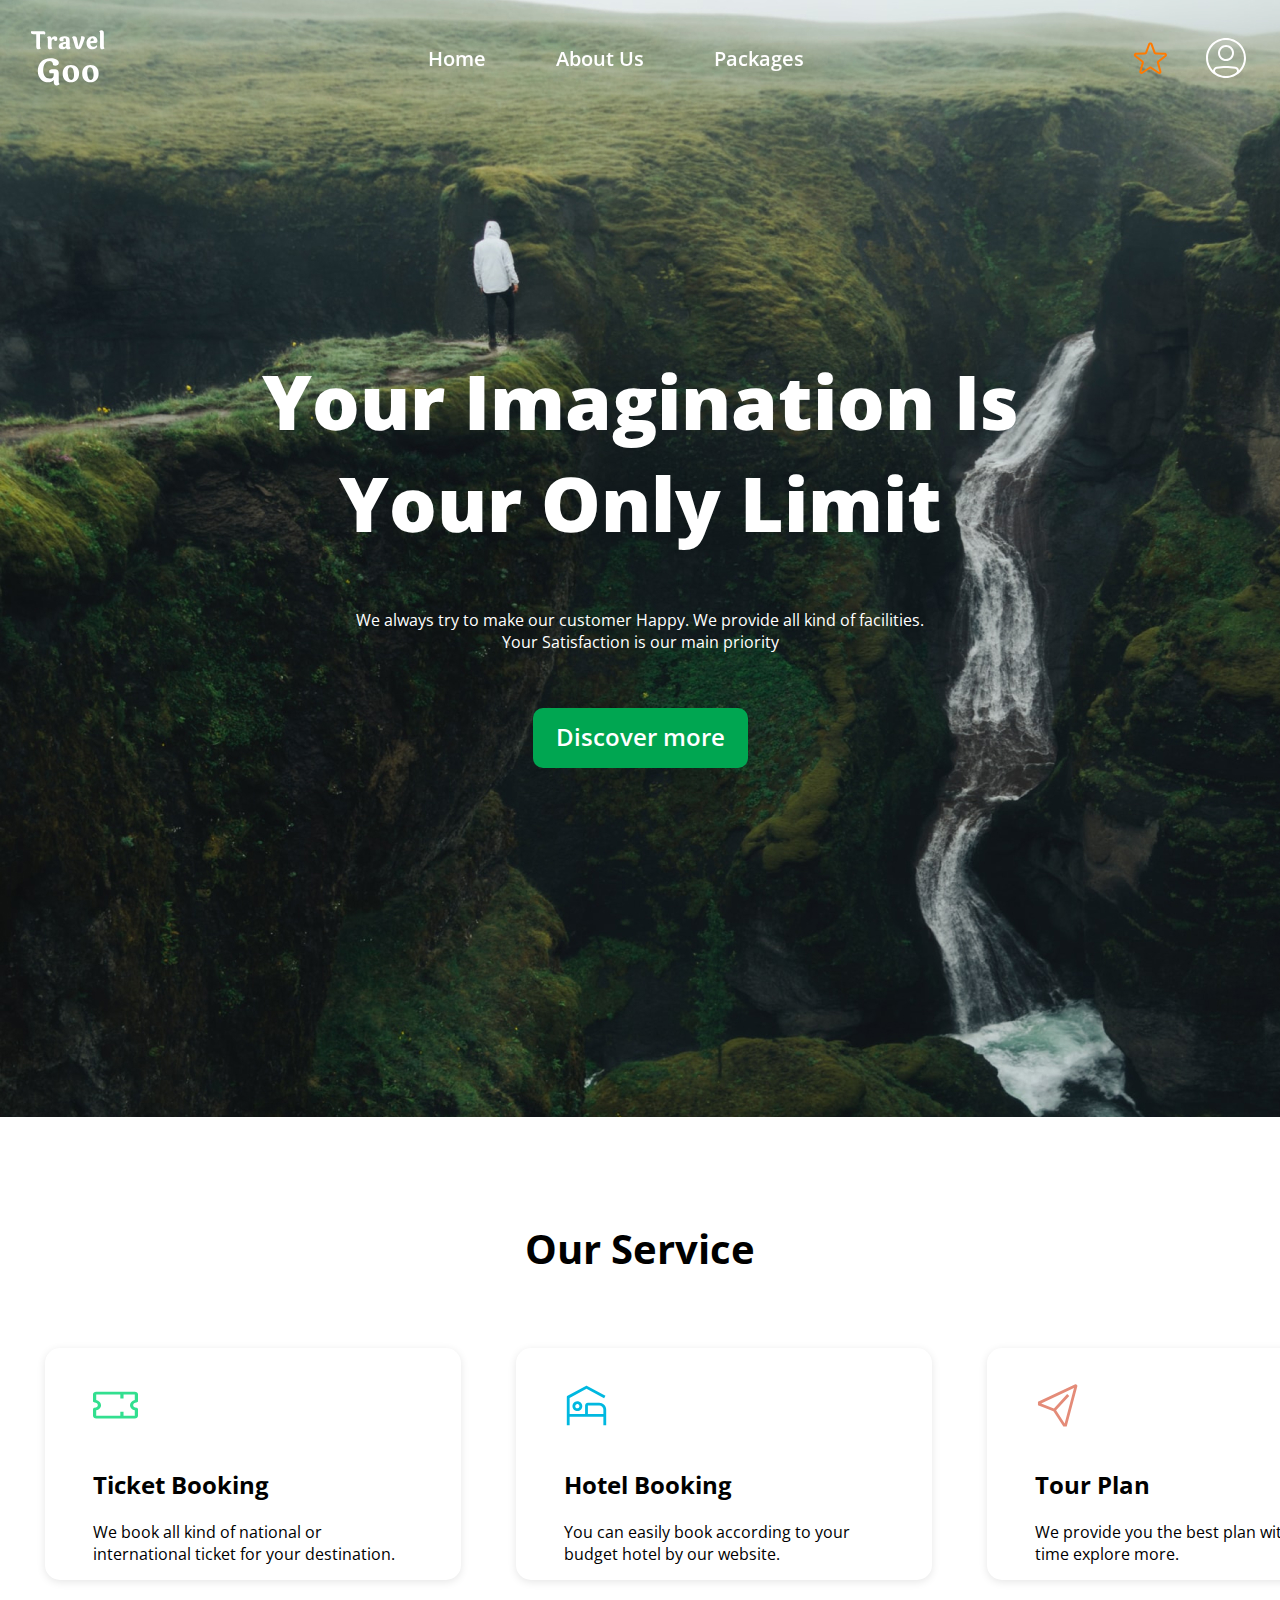
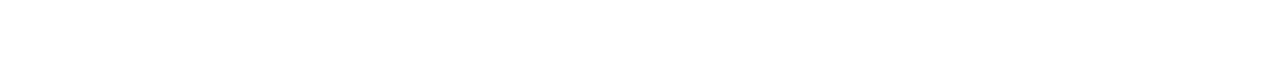
==== index.html @ 4b817ff2 "Maquetado de our service" ====
<!DOCTYPE html>
<html lang="es-MX">
<head>
  <meta charset="UTF-8">
  <meta name="viewport" content="width=device-width, initial-scale=1.0">
  <link rel="stylesheet" href="css/styles.css">
  <title>Travel Goo</title>
</head>
<body>
  <header>
    <div class="logo">
      <img src="img/logo.svg" alt="Logotipo de Travel Go">
    </div>
    <div class="menu">
      <ul>
        <li><a href="#">Home</a></li>
        <li><a href="#">About Us</a></li>
        <li><a href="#">Packages</a></li>
      </ul>
    </div>
    <div class="actions">
      <a href="#">
        <img src="img/favorite-icon.svg" alt="">
      </a>
      <a href="#">
        <img src="img/login-icon.svg" alt="">
      </a>
    </div>
  </header>
  <div class="hero">
    <div class="hero_description">
      <h1>Your Imagination Is
        Your Only Limit</h1>
      <p>We always try to make our customer Happy. We provide all kind of facilities.
        Your Satisfaction is our main priority</p>
      <a href="#" class="btn_green">Discover more</a>
    </div>
  </div>
  <div class="services-section">
    <h1>Our Service</h1>
    <div class="services-container">
        <div class="service-card">
            <div class="service-icon">
                <img src="img/ticket-icon.svg" alt="Ticket Booking">
            </div>
            <h2>Ticket Booking</h2>
            <p>We book all kind of national or international ticket for your destination.</p>
        </div>

        <div class="service-card">
            <div class="service-icon">
                <img src="img/hotel-icon.svg" alt="Hotel Booking">
            </div>
            <h2>Hotel Booking</h2>
            <p>You can easily book according to your budget hotel by our website.</p>
        </div>

        <div class="service-card">
            <div class="service-icon">
                <img src="img/tour-icon.svg" alt="Tour Plan">
            </div>
            <h2>Tour Plan</h2>
            <p>We provide you the best plan within a short time explore more.</p>
        </div>
    </div>
  </div>
</body>
</html>
---- css/styles.css ----
@import url('https://fonts.googleapis.com/css2?family=Open+Sans:ital,wght@0,300..800;1,300..800&display=swap');
* {
    margin: 0;
    padding: 0;
    box-sizing: border-box;
    font-family: "Open Sans", sans-serif;
  }
  body{
    background-color: white;
  }
  header {
    width: 100%;
    position: fixed;
    display: flex;
    justify-content: space-between;
    padding: 30px;
  }
  .menu {
    width: 382px;
  }
  .menu ul {
    list-style: none;
    display: flex;
    gap: 70px;
  }
  .menu a {
    color: #fff;
    font-weight: 600;
    text-decoration: none;
    font-size: 20px;
    transition: all 0.5s ease;
    display: block;
    padding: 15px 0;
  }
  .menu a:hover {
    color: #f0f0f0;
    transform: scale(1.1);
  }
  .actions {
    display: flex;
    align-items: center;
    gap: 34px;
  }
  .actions a {
    text-decoration: none;
    color: #fff;
  }
  .hero {
    width: 100%;
    height: 1117px;
    background-image: url('../img/background-hero.jpg');
    display: flex;
    align-items: center;
    justify-content: center;
  }
  .hero_description h1 {
    color: #fff;
    font-size: 75px;
    font-weight: 900;
    text-align: center;
    width: 800px;
  }
  .hero_description p {
    color: #fff;
    font-size: 16px;
    text-align: center;
    margin: 55px auto;
    width: 600px;
  }
  .hero_description .btn_green {
    width: 215px;
    height: 60px;
    background: #00A651;
    border-radius: 10px;
    text-align: center;
    color: #fff;
    display: block;
    margin: auto;
    font-size: 24px;
    font-weight: 600;
    text-decoration: none;
    padding: 12px 0;
    transition: all 0.5s ease;
  }
  .hero_description .btn_green:hover {
    background: #fff;
    color: #00A651;
  }
  .services-section {
    text-align: center;
    margin-top: 32px;
    margin-right: 45px;
    margin-bottom: 88px;
    margin-left: 45px;
}
.services-section h1 {
    color: black;
    padding: 72px;
    font-size: 40px;
    text-align: center;
    margin: auto auto;
    width: 600px;
}

.services-container {
    display: flex;
    justify-content: space-between;
    gap: 55px;
}

.service-card {
    background-color: white;
    border-radius: 15px;
    box-shadow: 0 2px 8px rgba(0, 0, 0, 0.1);
    width: 416px;
    height: 232px;
    padding: 35px 51px 20px 48px;
    text-align: start;
    transition: transform 0.3s ease;
}

.service-card:hover {
    transform: translateY(-5px);
}

.service-icon img {
    width: 45px;
    height: 45px;
    margin-bottom: 35px;
}

.service-card h2 {
    margin-bottom: 20px;
    font-size: 24px;
    color: #000000;
}

.service-card p {
    color: #000000;
    font-size: 16px;
    width: 330px;
}
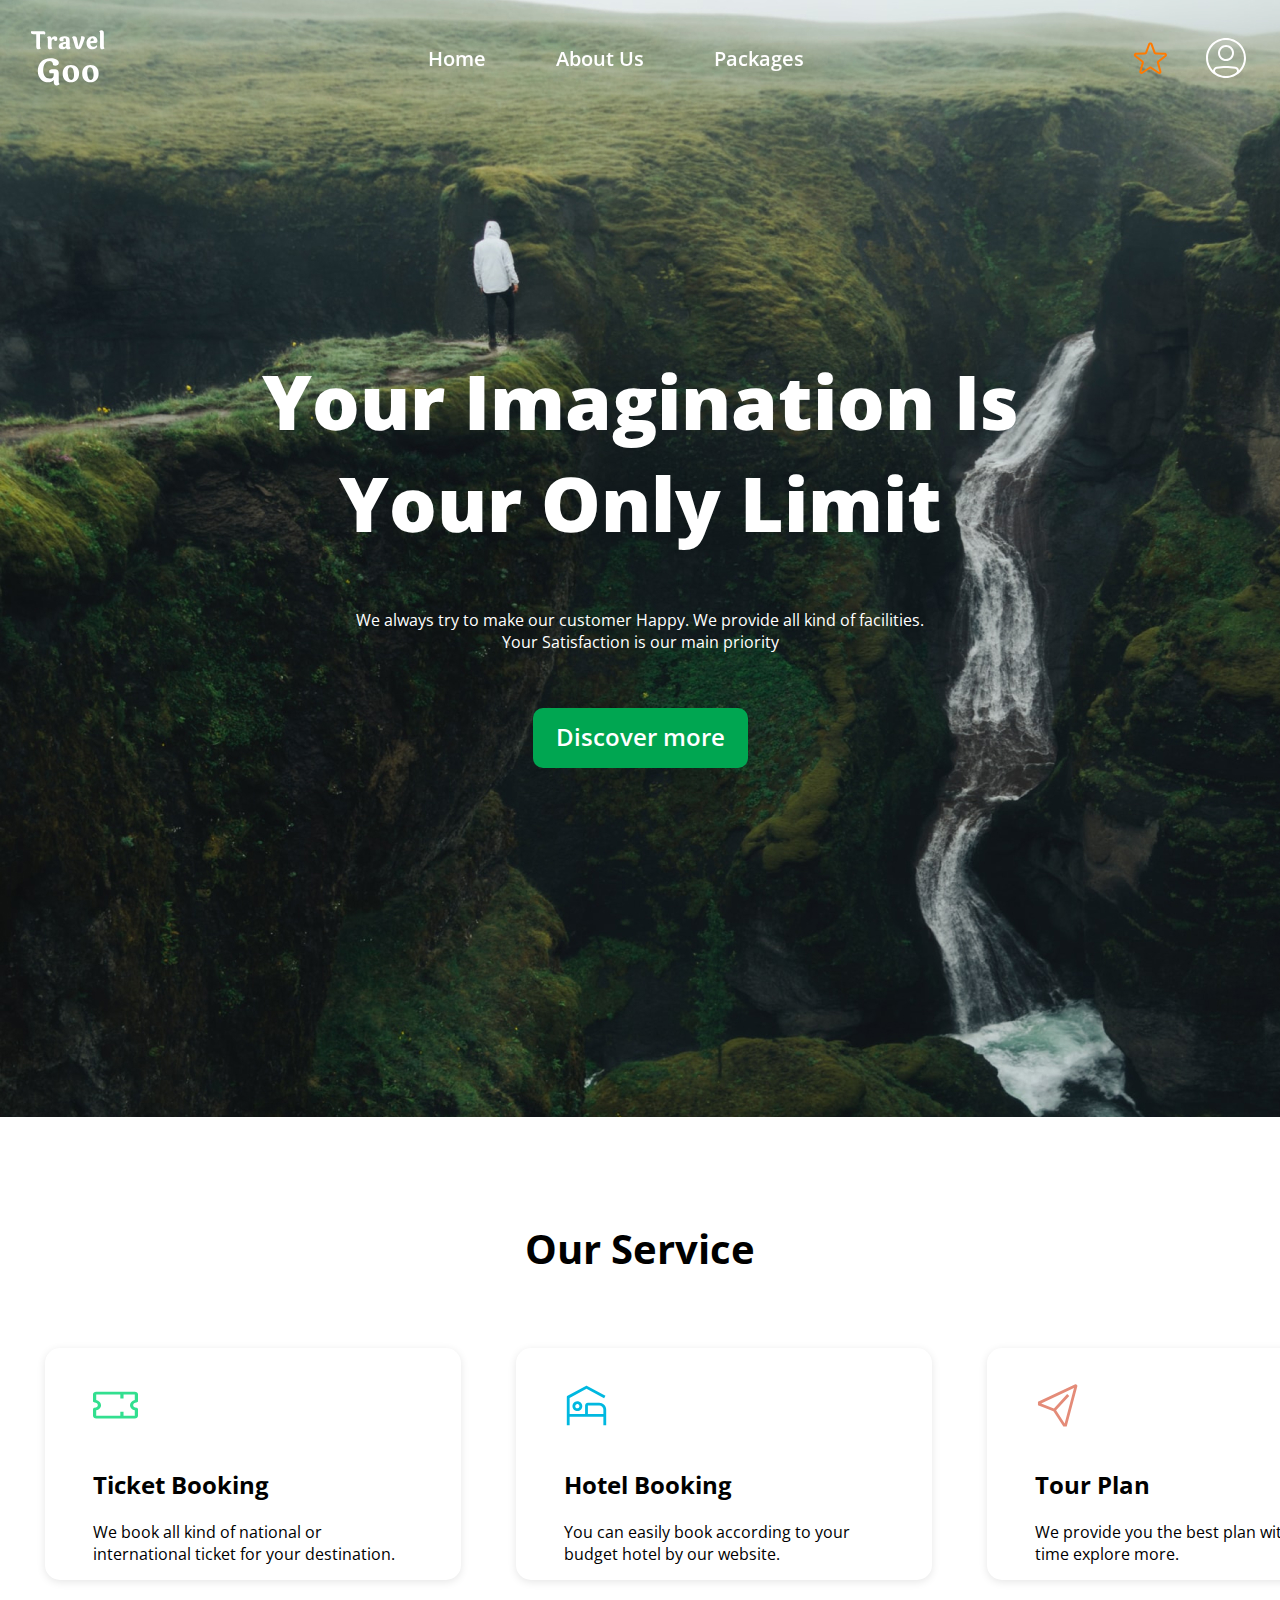
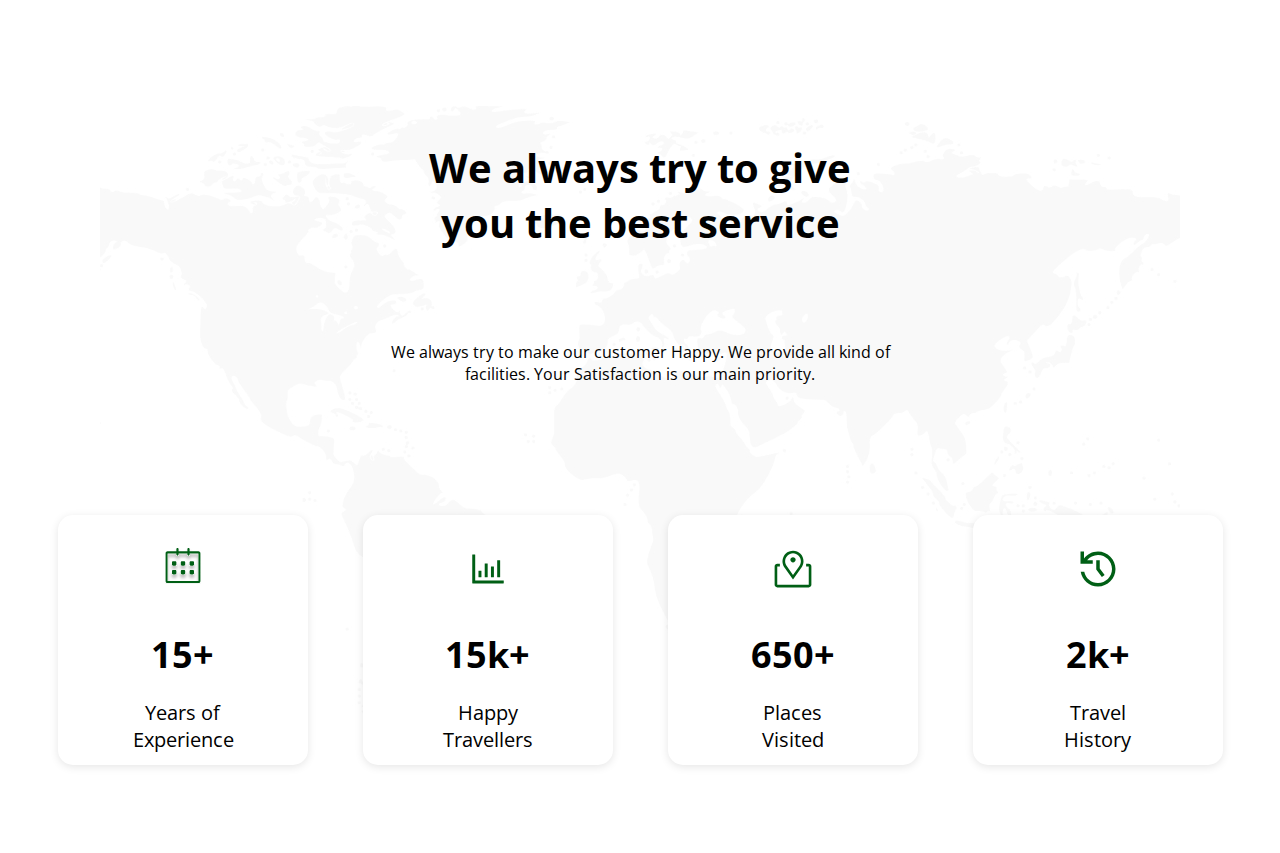
==== commit f8c02418: "maquetado de best service" ====
--- a/index.html
+++ b/index.html
@@ -46,7 +46,6 @@
             <h2>Ticket Booking</h2>
             <p>We book all kind of national or international ticket for your destination.</p>
         </div>
-
         <div class="service-card">
             <div class="service-icon">
                 <img src="img/hotel-icon.svg" alt="Hotel Booking">
@@ -54,7 +53,6 @@
             <h2>Hotel Booking</h2>
             <p>You can easily book according to your budget hotel by our website.</p>
         </div>
-
         <div class="service-card">
             <div class="service-icon">
                 <img src="img/tour-icon.svg" alt="Tour Plan">
@@ -64,5 +62,39 @@
         </div>
     </div>
   </div>
+  <div class="best-services">
+    <h1>We always try to give you the best service</h1>
+    <p>We always try to make our customer Happy. We provide all kind of facilities. Your Satisfaction is our main priority.</p>
+    <div class="best-container">
+        <div class="best-card">
+            <div class="best-icon">
+                <img src="img/agenda-icon.svg" alt="agenda-icon">
+            </div>
+            <h2>15+</h2>
+            <p>Years of Experience</p>
+        </div>
+        <div class="best-card">
+            <div class="best-icon">
+                <img src="img/statistics-icon.svg" alt="statistics-icon">
+            </div>
+            <h2>15k+</h2>
+            <p>Happy Travellers</p>
+        </div>
+        <div class="best-card">
+            <div class="best-icon">
+                <img src="img/location-icon.svg" alt="location-icon">
+            </div>
+            <h2>650+</h2>
+            <p>Places Visited</p>
+        </div>
+        <div class="best-card">
+            <div class="best-icon">
+                <img src="img/clock-icon.svg" alt="clock-icon">
+            </div>
+            <h2>2k+</h2>
+            <p>Travel History</p>
+        </div>
+    </div>
+</div>
 </body>
 </html>--- a/css/styles.css
+++ b/css/styles.css
@@ -139,4 +139,74 @@
     color: #000000;
     font-size: 16px;
     width: 330px;
+}
+
+.best-services {
+  text-align: center;
+  margin: 81px 100px 88px 100px;
+  background-image: url('../img/world-map.jpg');
+  background-size: 1184px 622px;
+  background-position: center;
+  background-repeat: no-repeat;
+  display: flex;
+  flex-direction: column;
+  align-items: center;
+  justify-content: center;
+}
+
+.best-services h1 {
+  color: black;
+  padding: 72px;
+  font-size: 40px;
+  text-align: center;
+  margin: auto auto;
+  width: 600px;
+}
+
+.best-services p {
+  text-align: center;
+  margin-top: 19px;
+  margin-right: auto;
+  margin-bottom: 130px;
+  margin-left: auto;
+  width: 500px;
+}
+
+.best-container {
+  display: flex;
+  justify-content: space-between;
+  gap: 55px;
+}
+
+.best-card {
+  background-color: white;
+  border-radius: 15px;
+  box-shadow: 0 2px 8px rgba(0, 0, 0, 0.1);
+  width: 250px;
+  height: 250px;
+  padding: 33px 70px 20px 70px;
+  text-align: center;
+  transition: transform 0.3s ease;
+}
+
+.best-card:hover {
+  transform: translateY(-5px);
+}
+
+.best-icon img {
+  width: 42px;
+  height: 42px;
+  margin-bottom: 35px;
+}
+
+.best-card h2 {
+  margin-bottom: 20px;
+  font-size: 36px;
+  color: #000000;
+}
+
+.best-card p {
+  color: #000000;
+  font-size: 20px;
+  width: 100px;
 }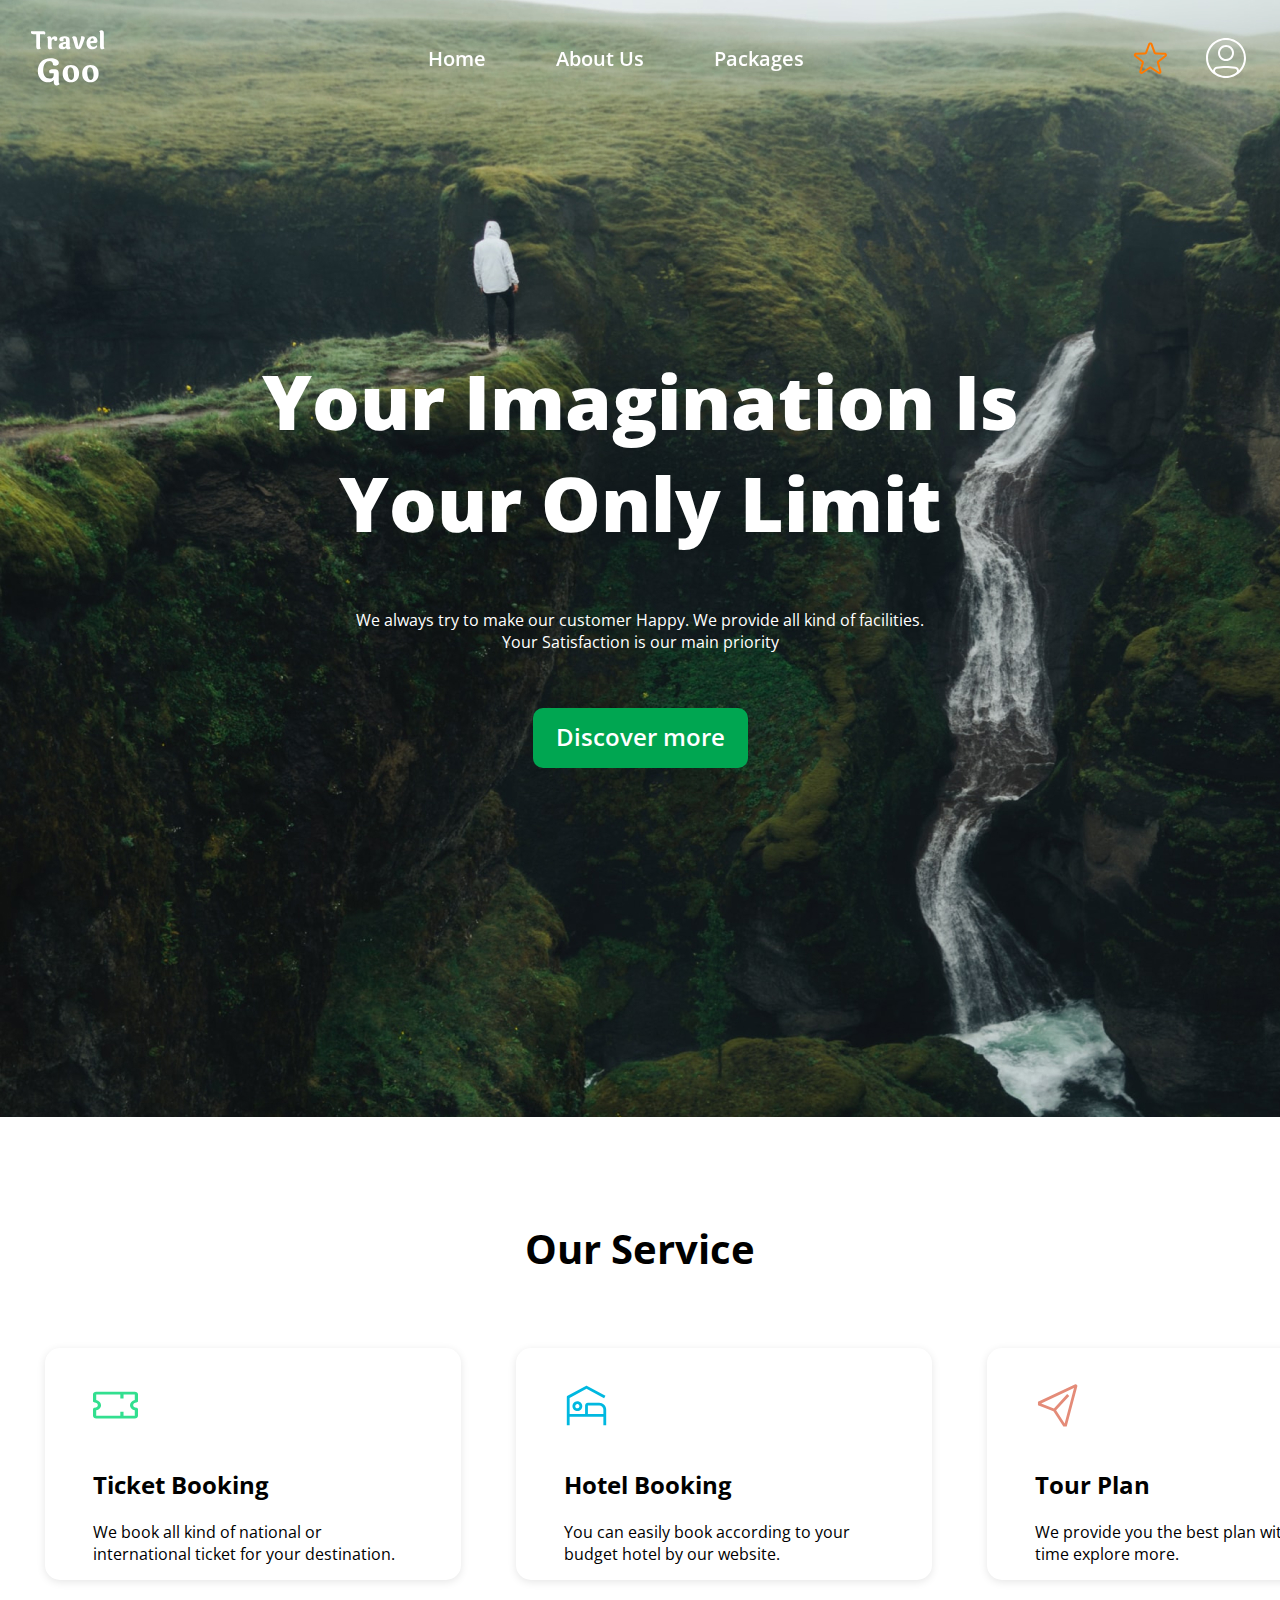
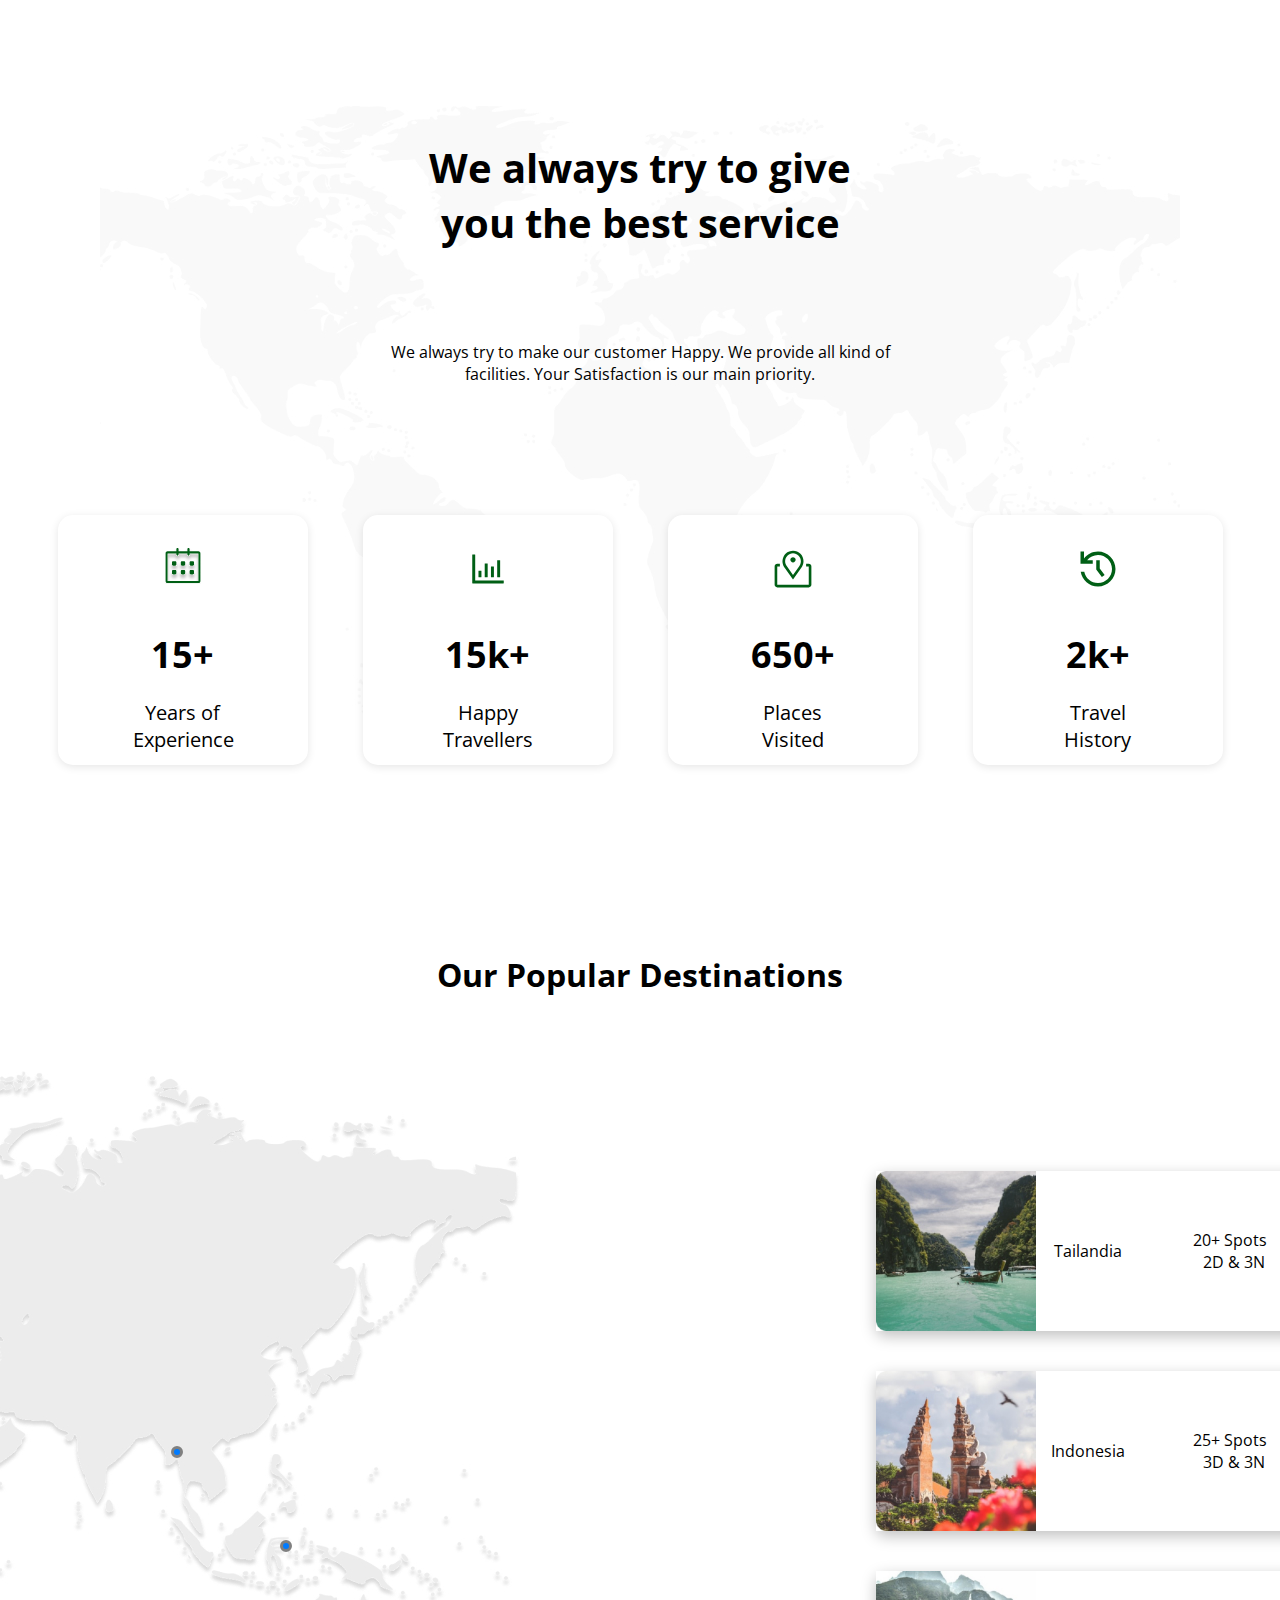
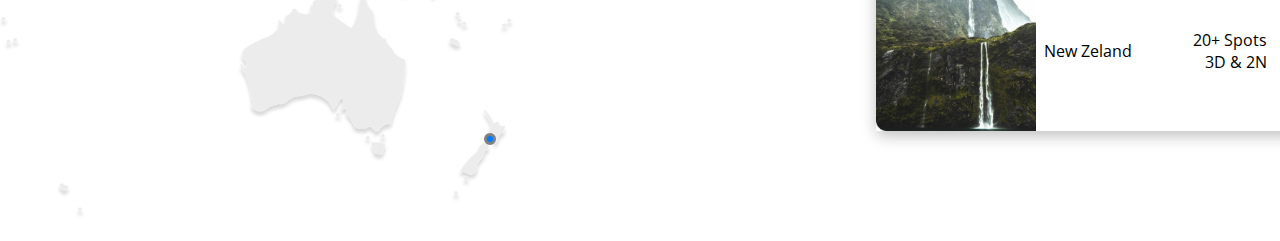
==== commit 58f0dc4f: "maquetado de popular destinations" ====
--- a/index.html
+++ b/index.html
@@ -96,5 +96,44 @@
         </div>
     </div>
 </div>
+<div class="contenido">
+    <section class="popular-destinations"></section>
+    <h1>Our Popular Destinations</h1>
+  </div>
+    <div class="mapa-fondo">
+        <img src="img/mapa-fondo.jpg" alt="mapa-fondo">
+        <div class="circulo" style="top: 780%; left: 52%;"></div>
+        <div class="circulo" style="top: 967%; left: 67%;"></div>
+        <div class="circulo" style="top: 1353%; left: 95%;"></div>
+    </div>
+  <div class="destinations">
+    <div class="destination">
+      <div class="lugar">
+        <img src="img/tailandia.jpg" alt="tailandia">
+       <p>Tailandia</p>
+        <pre>20+ Spots <br> 2D & 3N</pre>
+        <pre><h2><span class="icono"></span> > </h2></pre>
+    </div>
+    </div>
+    <div class="clearfix"></div>
+    <div class="destination">
+      <div class="lugar">
+        <img src="img/indonesia.jpg" alt="indonesia">
+        <p>Indonesia</p>
+        <pre>25+ Spots <br> 3D & 3N</pre>
+        <pre><h2><span class="icono"></span> > </h2></pre>
+    </div>
+    </div>
+    <div class="clearfix"></div>
+    <div class="destination">
+      <div class="lugar">
+        <img src="img/zeland.jpg" alt="zeland">
+        <p>New Zeland</p>
+        <pre>20+ Spots <br>  3D & 2N</pre>
+        <pre><h2><span class="icono"></span> > </h2></pre>
+    </div>
+    </div>
+  </div>
+</div>
 </body>
 </html>--- a/css/styles.css
+++ b/css/styles.css
@@ -209,4 +209,106 @@
   color: #000000;
   font-size: 20px;
   width: 100px;
+}
+
+.popular-destinations {
+  max-width: 1200px;
+  width: 100%;
+  padding: 20px;
+}
+
+ .contenido h1 {
+  display: flex;
+  justify-content: center;  
+  align-items: center;
+  padding: 10px;
+  margin: 50px;
+}
+.mapa-fondo {
+  background-image: url(img/.mapa-fondo.jpg);
+  background-size: cover;
+  background-position: center;
+  height: 50px;
+  color: white;
+  position: absolute;
+  right: 760px;
+}
+
+.lugar:hover {
+  background-color: transparent;
+  transform: scale(1.1); 
+}
+
+.lugar {
+  display: flex;
+  align-items: center;
+  justify-content: space-between;
+  border-radius: 8px;
+  padding: 20px;
+  z-index: 2;
+  box-shadow: 0px 5px 15px rgba(0, 0, 0, 0.25);
+}
+
+.lugar img {
+  z-index: 2;
+  position: relative;
+  width: 160px;
+  padding-top: 42px;
+  margin-right: 43px;
+  margin-bottom: 40px;
+  margin: -62px 28px -20px -20px;
+}
+
+.lugar h2 {
+  text-align: center;
+  justify-content: center; 
+  padding: 50%;
+}
+
+.lugar p {
+  display: flex;
+  flex-wrap: wrap;
+  width: 210px;
+  text-align: center;
+  justify-content: center;
+  padding: 32px;
+  margin: 0 0 0 -75px;
+  text-align: center;
+  z-index: 2;
+}
+
+pre {
+  text-align: center;
+  justify-content: center;
+  display: flex;
+  padding: 6px;
+  z-index: 2;
+}
+
+
+.circulo {
+  position: absolute;
+  width: 12px;
+  height: 12px;
+  background-color: #007bff;
+  border: 3px solid gray;
+  box-shadow: 0 0 0  rgba(0, 0, 0, 0.2);
+  border-radius: 50%;
+  z-index: 2;
+}
+
+.destinations{
+  width: 1300px;
+  margin: auto;
+  padding: 95px;
+  margin-left: 150px;
+}
+.destination{
+  width:45%;
+  float: right;
+  padding: 20px;
+}
+.clearfix{
+  display: block;
+  clear: both;
 }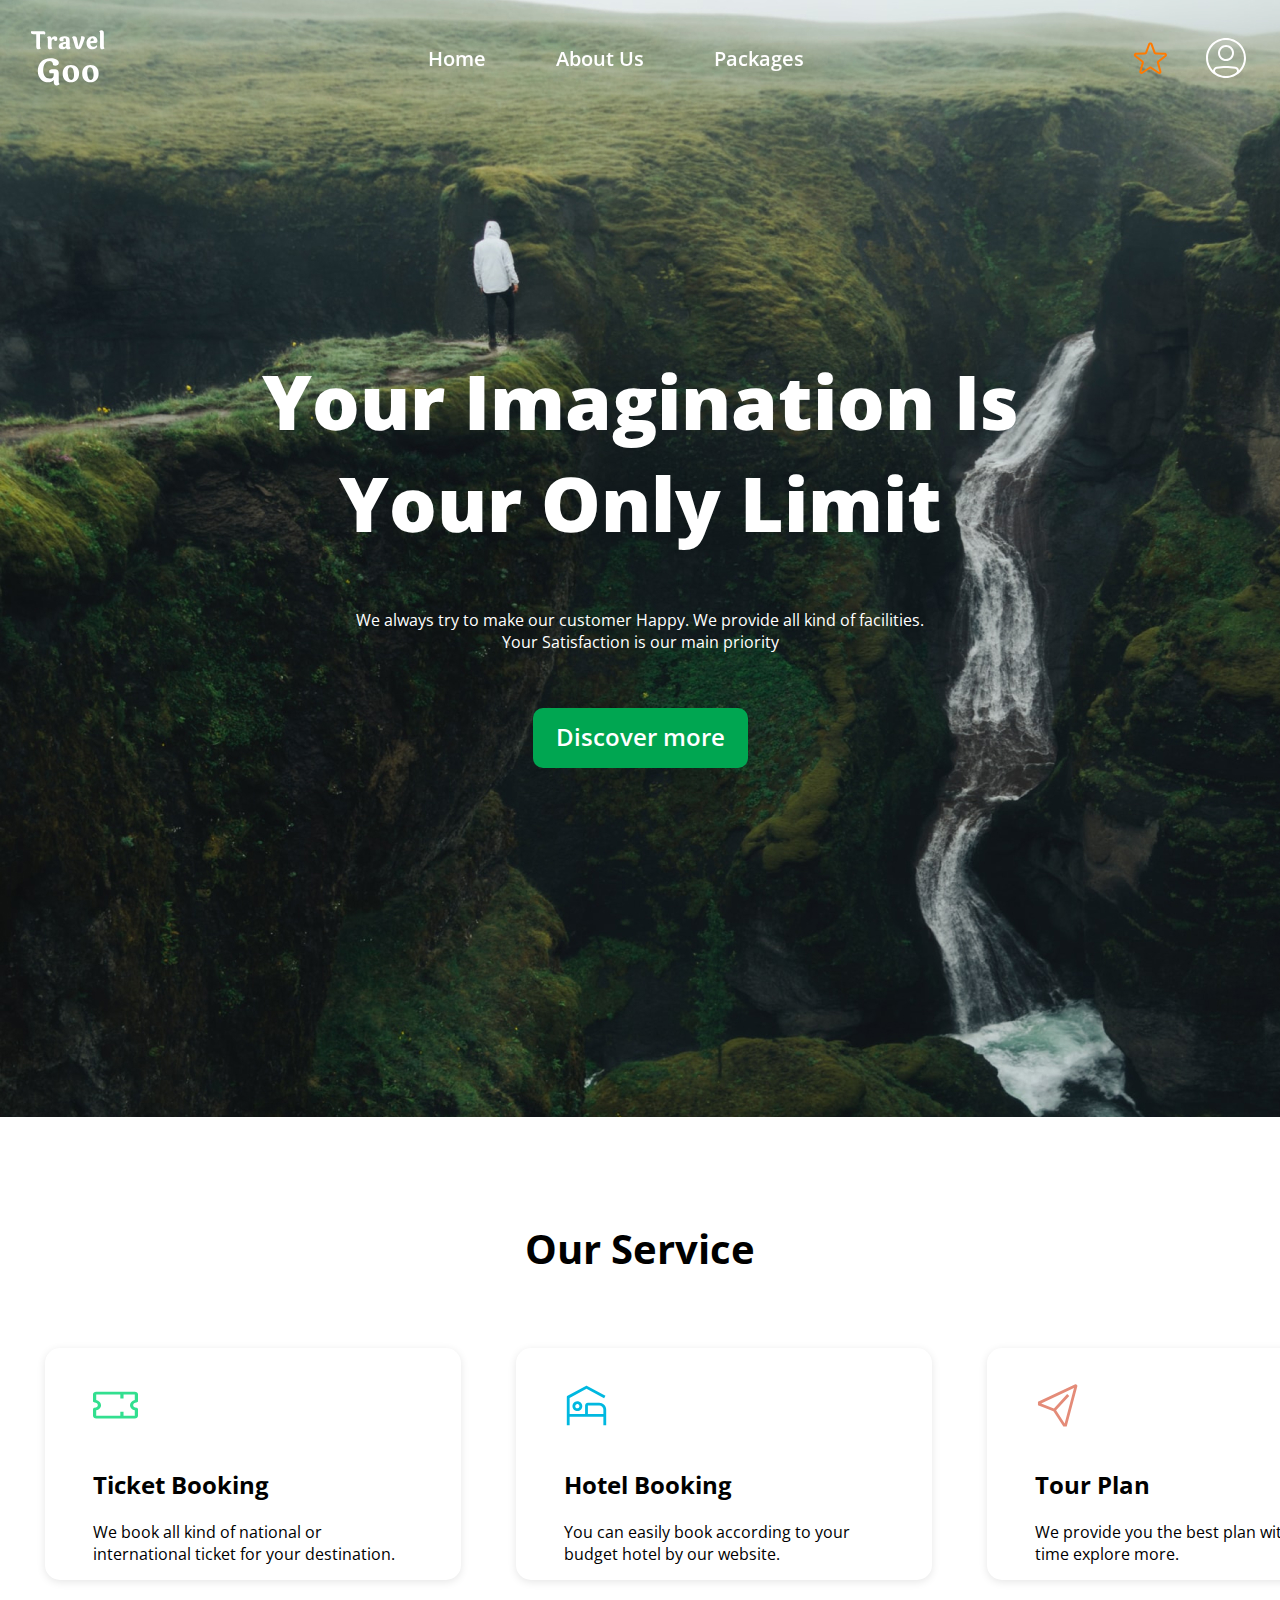
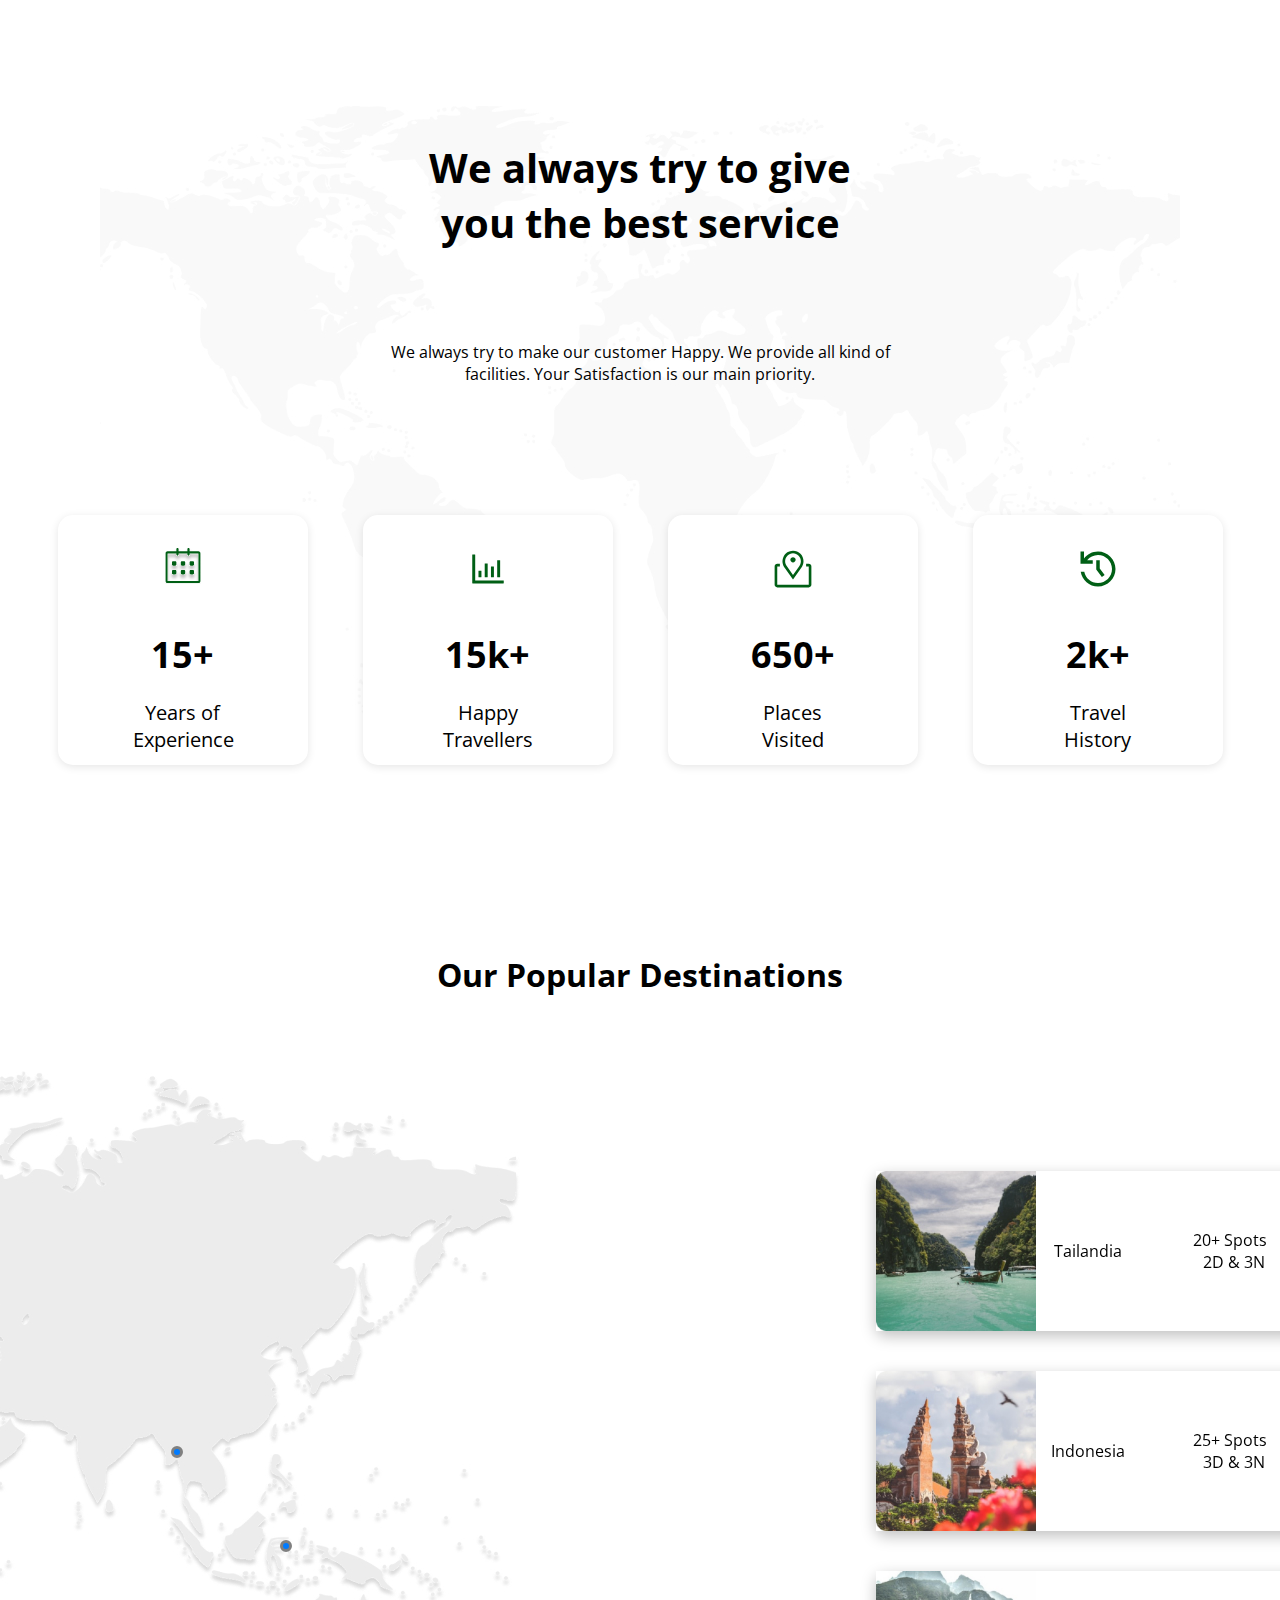
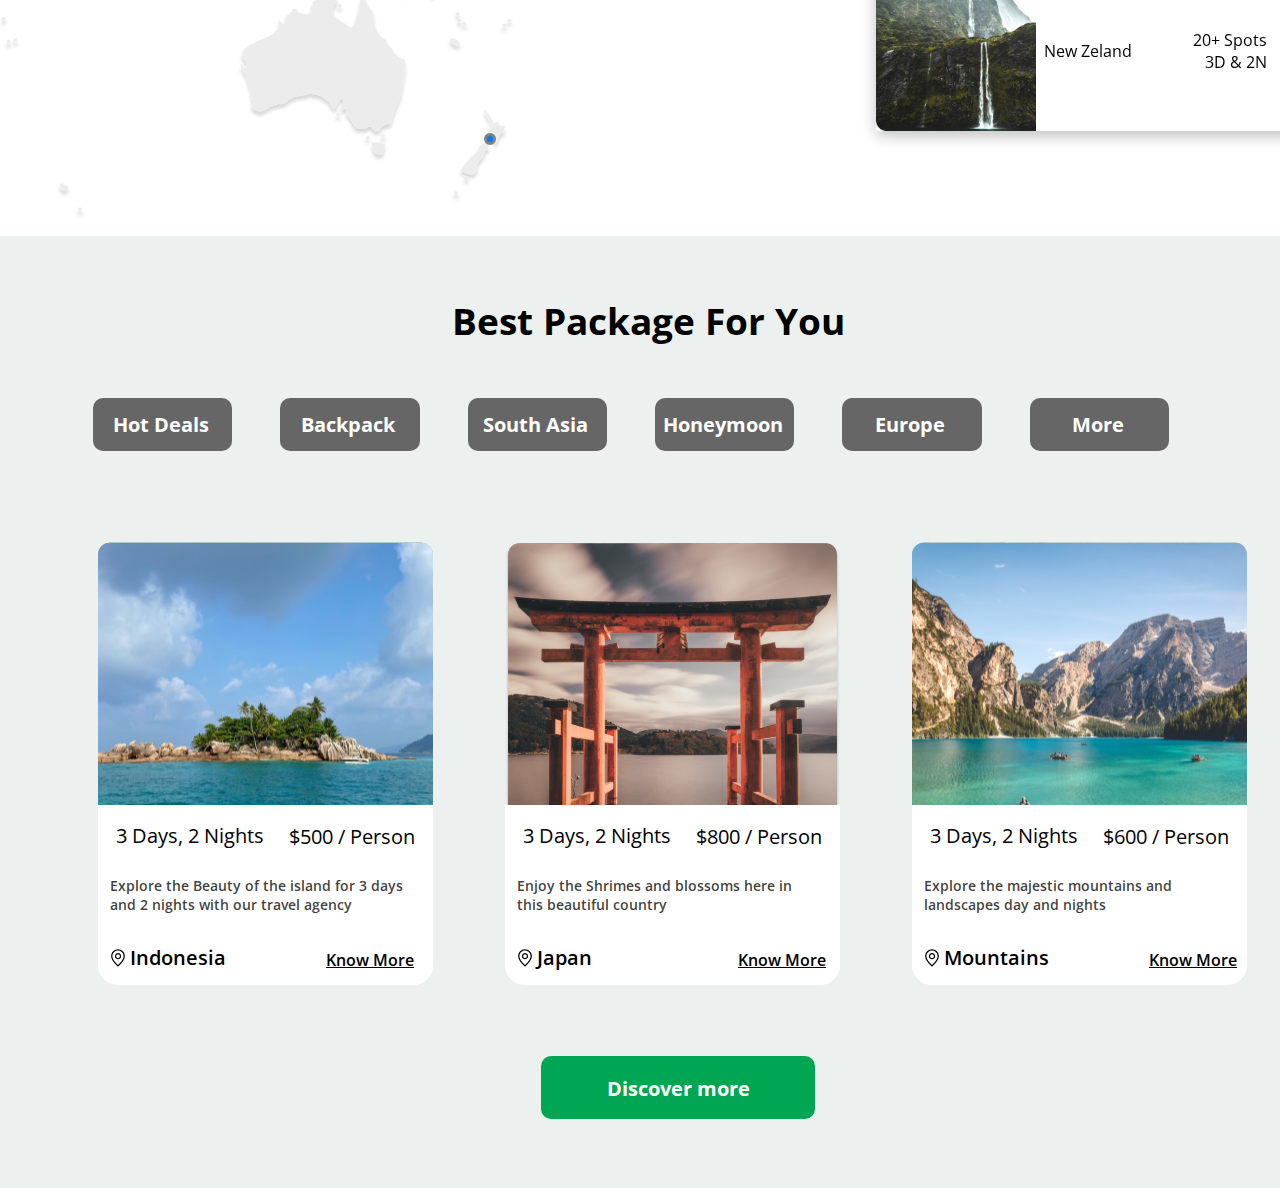
==== commit cc1868ec: "maquetado best packages" ====
--- a/index.html
+++ b/index.html
@@ -135,5 +135,61 @@
     </div>
   </div>
 </div>
+
+<div class="Bptitulo">
+  <h1>Best Package For You</h1>
+<div class="Bpboton1">
+<div class="Bpboton">     
+ <a href="#" class="btn1bp">Hot Deals</a>
+ <a href="#" class="btn1bp">Backpack</a>
+ <a href="#" class="btn1bp">South Asia</a>
+ <a href="#" class="btn1bp">Honeymoon</a>
+ <a href="#" class="btn1bp">Europe</a>
+ <a href="#" class="btn1bp">More</a>    
+</div>
+</div>
+
+<div class="BestPackages">
+  <div class="Packages">
+    <img src="img/indonesia6.svg" alt="Indonesia">
+      <div class="whitebox_bp"> 
+       <h1>3 Days, 2 Nights</h1>     
+        <h2>$500 / Person</h2>
+         <p>Explore the Beauty of the island for 3 days<br>and 2 nights with our travel agency</p>
+   <div class="Attribute_bp"> 
+         <img src="img/location_mark.svg"><h3>Indonesia</h3> <h4>Know More</h4>
+      </div>
+   </div>
+</div>
+  
+<div class="Packages">  
+ <img src="img/japan6.svg" alt="Japan">
+  <div class="whitebox_bp">
+   <h1>3 Days, 2 Nights</h1>  
+    <h2>$800 / Person</h2>
+     <p>Enjoy the Shrimes and blossoms here in<br>this beautiful country</p>
+      <div class="Attribute_bp">   
+       <img src="img/location_mark.svg"><h3>Japan</h3> <h5>Know More</h5>
+     </div>
+  </div>
+</div>
+  
+<div class="Packages">
+<img src="img/mountains6.svg" alt="Mountains">
+ <div class="whitebox_bp">
+  <h1>3 Days, 2 Nights</h1>
+   <h2>$600 / Person</h2> 
+    <p>Explore the majestic mountains and<br>landscapes day and nights</p>
+     <div class="Attribute_bp">   
+      <img src="img/location_mark.svg"><h3>Mountains</h3> <h4>Know More</h4>
+     </div>
+ </div>
+</div> 
+  </div>
+    <div class="Bpboton2">
+      <div class="Bpboton">
+       <a href="#" class="btngreenbp2">Discover more</a>
+      </div>
+  </div>
 </body>
 </html>--- a/css/styles.css
+++ b/css/styles.css
@@ -311,4 +311,163 @@
 .clearfix{
   display: block;
   clear: both;
+}
+
+.Bptitulo{
+  background-color: #ECF1F0;
+  margin: 190px 0 0 0;
+}
+
+.Bptitulo h1 {
+  text-align: center;
+  padding: 59px 0px 0px 17px;
+  font-size: 37px;
+  font-weight: 700;
+}
+
+.Bpboton {
+  display: flex;
+  gap: 80px;
+  padding: 0px 127px 0px 109px;
+}
+
+.Bpboton a {
+  text-decoration: none;
+  color: white;
+
+}
+
+.btn1bp {
+  background-color: #666666;
+  height: 53px;
+  width: 180px;
+  text-align: center;
+  font-size: 20px;
+  font-weight: 700;
+  padding: 13px 3px 17px 0px;
+  margin: 52px -16px 37px;
+  border-radius: 10px;
+}
+
+.btngreenbp2 {
+  background-color: #00A651;
+  height: 63px;
+  width: 274px;
+  text-align: center;
+  font-size: 20px;
+  font-weight: 700;
+  margin: -132px 0 0 432px;
+  padding: 19px;
+  border-radius: 10px;
+}
+
+.BestPackages {
+  display: flex;
+  margin: 132px 102px 0px 98px;
+  gap: 72px;
+}
+
+.whitebox_bp {
+  position: relative;
+  bottom: 203px;
+  background: #fff;
+  border-bottom-left-radius:  20px;
+  border-bottom-right-radius:  20px;
+  height: 180px;
+  width: 0;
+  padding: 0px 335px 0px 0px;
+}
+.whitebox_bp h1 {
+  text-align: center;
+  padding: 64px 0px 0px 17px;
+  font-size: 37px;
+  font-weight: 400;
+  width: 166px;
+}
+
+.Packages img {
+  position: relative;
+  bottom: 80px;
+  width: 335px;
+  height: 383px;
+}
+
+.Packages h1 {
+  font-size: 20px;
+  position: relative;
+  bottom: 47px;
+}
+
+.Packages h2 {
+  font-size: 20px;
+  font-weight: 400;
+  position: relative;
+  left: 270px;
+  bottom: 92px;
+  margin: 19px -79px 15px;
+}
+
+.Packages p {
+  font-size: 14px;
+  position: relative;
+  left: 12px;
+  bottom: 81px;
+  padding: 0px;
+  width: 341px;
+  font-weight: 600;
+  color: #000000c2;
+}
+
+.Attribute_bp {
+  display: flex;
+  margin: -33px 0;
+}
+
+.Attribute_bp img {
+  position: relative;
+  bottom: 15px;
+  width: 20px;
+  height: 20px;
+  top: -14px;
+  left: 10px;
+}
+
+.Attribute_bp h3 {
+  position: relative;
+  left: 12px;
+  bottom: 18px;
+  font-size: 20px;
+  font-weight: 600;
+}
+.Attribute_bp h4 {
+  position: relative;
+  left: 240px;
+  bottom: 10px;
+  font-size: 16px;
+  font-weight: 600;
+  text-decoration: underline;
+  top: -32px;
+  margin: 19px -128px 15px;
+}
+.Attribute_bp h5 {
+  position: relative;
+  left: 240px;
+  bottom: 15px;
+  font-size: 16px;
+  font-weight: 600;
+  text-decoration: underline;
+  top: -32px;
+  margin: 19px -82px 15px;
+}
+
+.Bpboton1 a:hover {
+  background: #00A651;
+  color: #fff;
+  transition: all 0.5s ease;
+}
+
+.Bpboton2 a:hover {
+  background: #fff;
+  color: #00A651;
+  transition: all 0.5s ease;
 }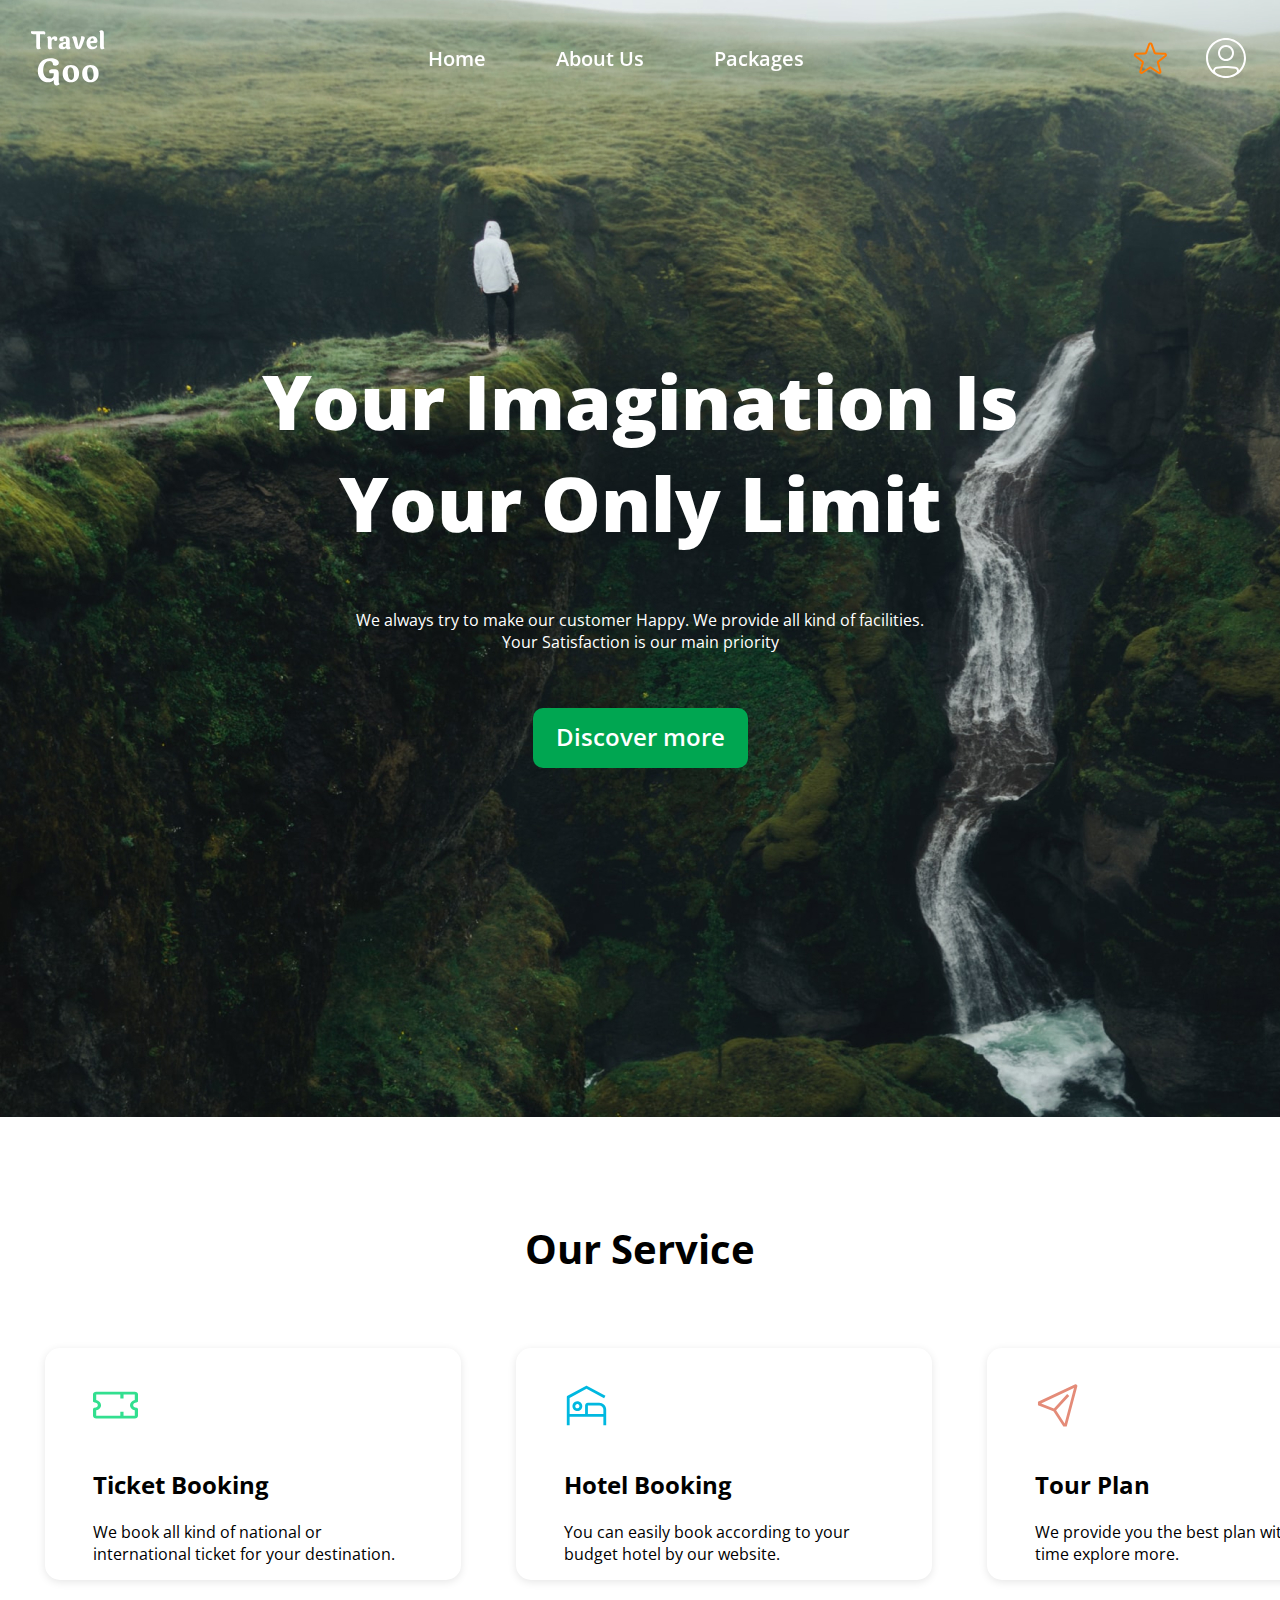
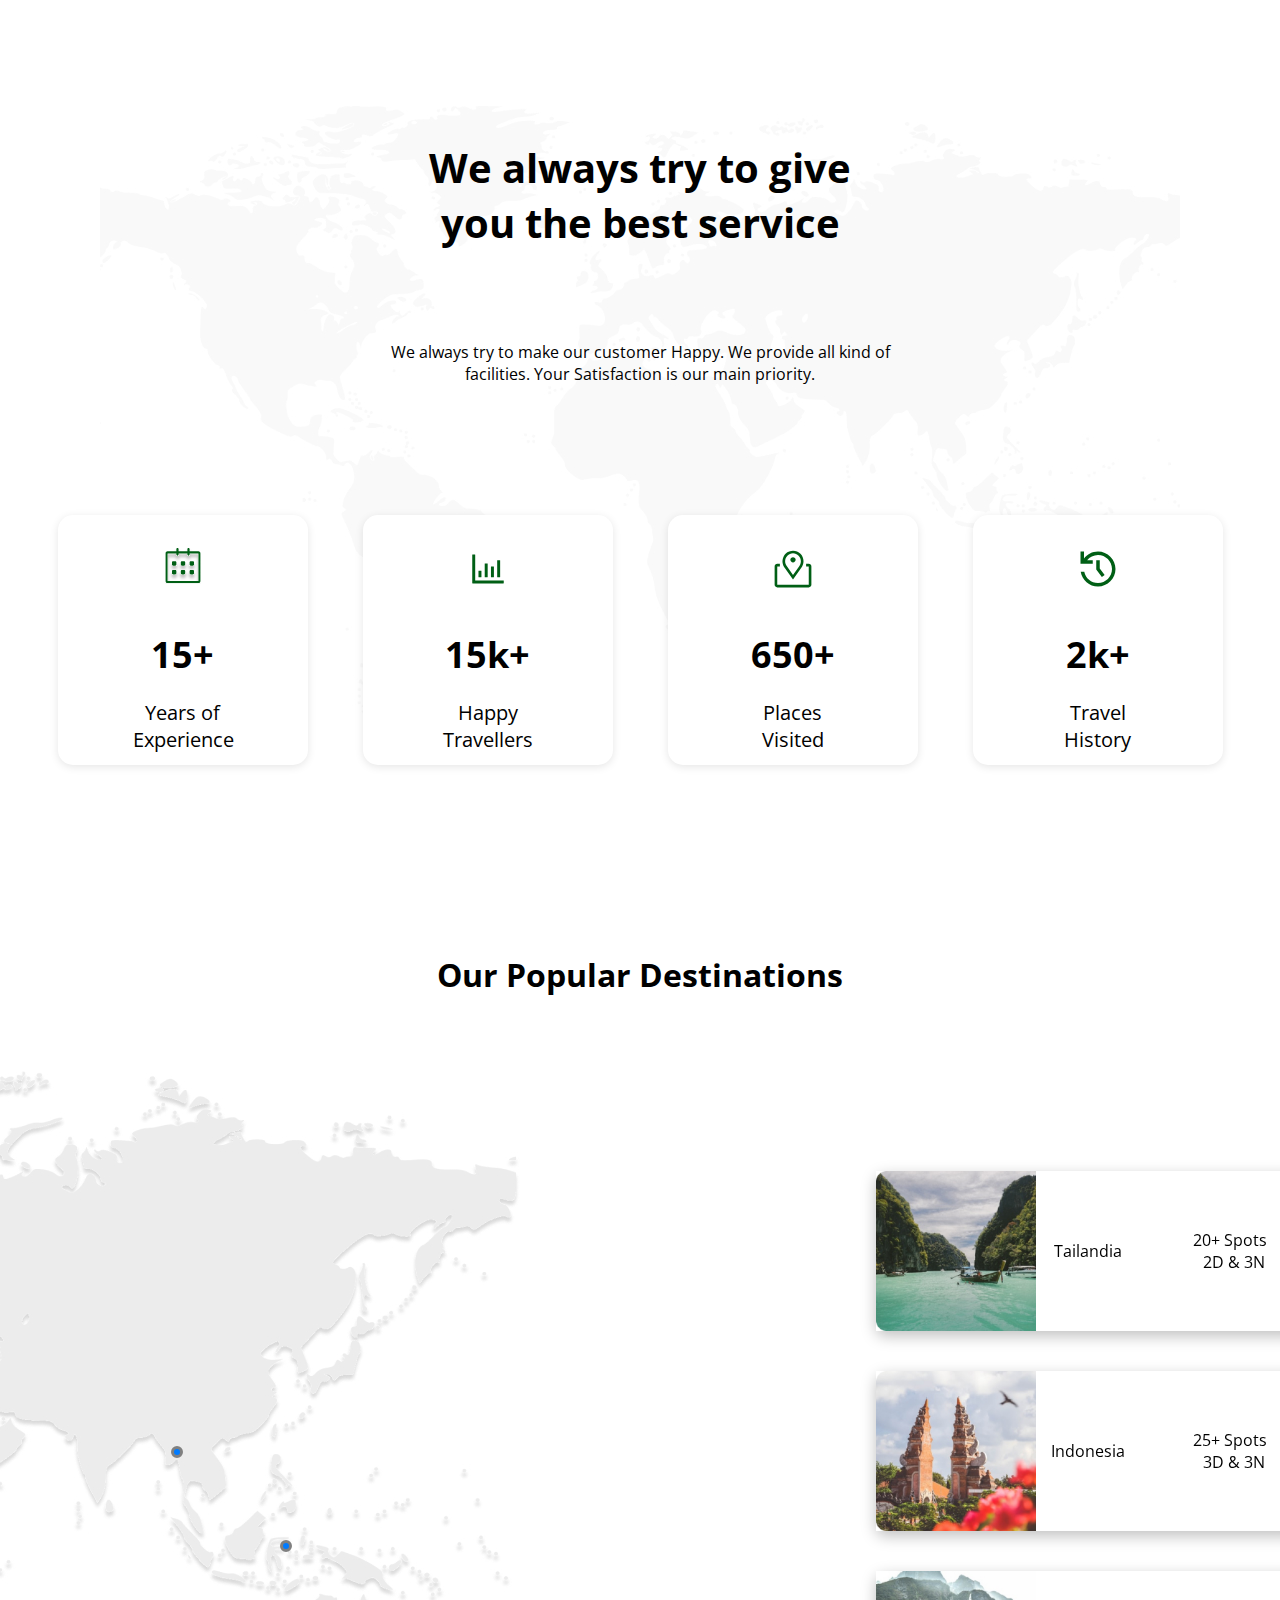
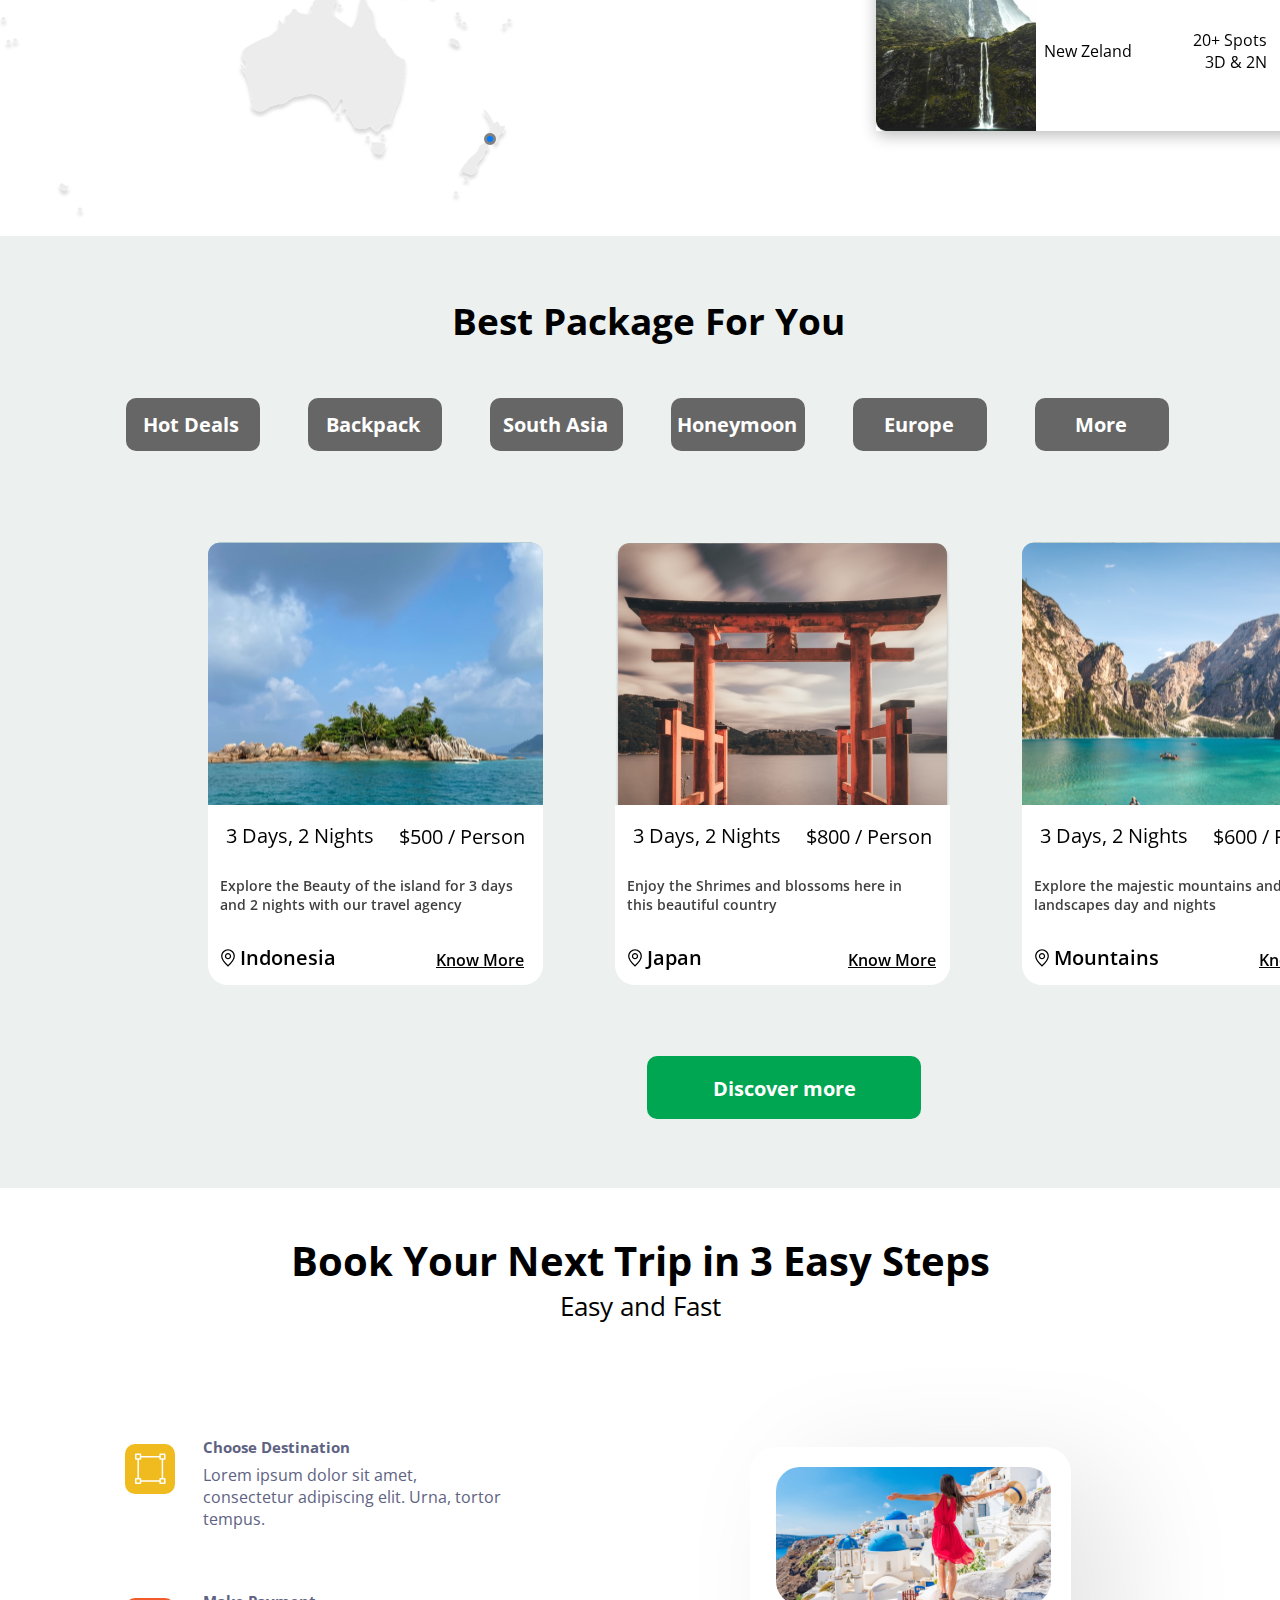
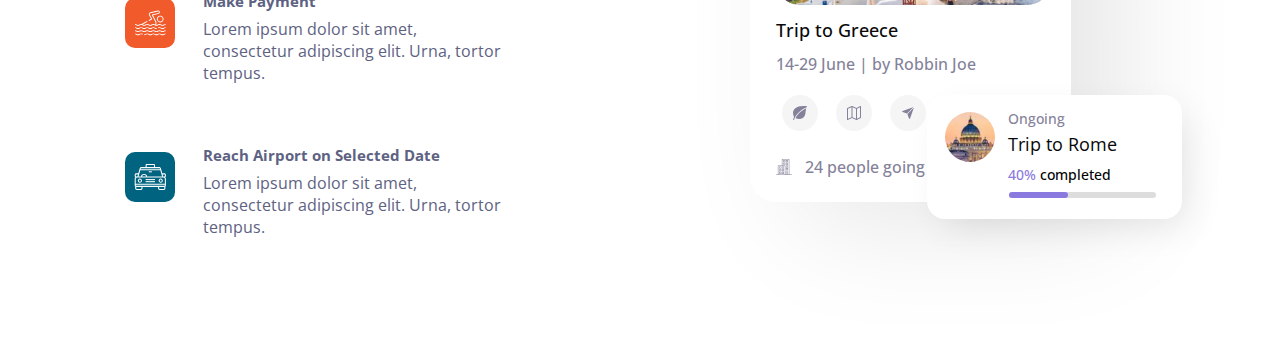
==== commit 6ef1ca7a: "maquetado book" ====
--- a/index.html
+++ b/index.html
@@ -173,7 +173,6 @@
      </div>
   </div>
 </div>
-  
 <div class="Packages">
 <img src="img/mountains6.svg" alt="Mountains">
  <div class="whitebox_bp">
@@ -191,5 +190,61 @@
        <a href="#" class="btngreenbp2">Discover more</a>
       </div>
   </div>
+</div>
+    <div class="containerrr">
+    <h1>Book Your Next Trip in 3 Easy Steps</h1>
+    <h2>Easy and Fast</h2>
+
+    <div class="steps-container">
+        <div class="step">
+            <div class="icon71 choose-destination">
+                <img src="img/selection_6.svg" alt="Choose Destination Icon">
+            </div>
+            <h2>Choose Destination</h2>
+            <p>Lorem ipsum dolor sit amet, consectetur adipiscing elit. Urna, tortor tempus.</p>
+        </div>
+        <div class="step">
+            <div class="icon71 make-payment">
+                <img src="img/water.sport_6.svg" alt="Make Payment Icon">
+            </div>
+            <h2>Make Payment</h2>
+            <p>Lorem ipsum dolor sit amet, consectetur adipiscing elit. Urna, tortor tempus.</p>
+        </div>
+        <div class="step">
+            <div class="icon71 reach-airport">
+                <img src="img/taxi_6.svg" alt="Reach Airport Icon">
+            </div>
+            <h2>Reach Airport on Selected Date</h2>
+            <p>Lorem ipsum dolor sit amet, consectetur adipiscing elit. Urna, tortor tempus.</p>
+        </div>
+    </div>
+
+    <div class="trip-card">
+        <img src="img/mirador1.svg" alt="Trip to Greece" class="trip-image">
+        <div class="trip-info">
+            <h3>Trip to Greece</h3>
+            <p class="date">14-29 June | by Robbin Joe</p>
+        <div class="icons_6">
+             <div class="icons_circle6"><img src="img/hojita1.svg" alt="hojita"></div>
+             <div class="icons_circle6"><img src="img/map6.svg" alt="map"></div>
+             <div class="icons_circle6"><img src="img/send6.svg" alt="send"></div>
+        </div>
+            <div class="trip-stats">
+                <div class="coracao"><img src="img/coracao.svg" alt="coracao"></div>
+                <div class="Group6"><img src="img/Group6.svg" alt="Group6"></div>
+                <p>24 people going</p>
+            </div>
+        </div>
+</div>
+        <div class="progress-card">
+            <img src="img/Mask6.svg" alt="">
+            <p class="ongoing">Ongoing</p>
+            <p class="trip-name">Trip to Rome</p>
+            <div class="progress-percentage"><p><span class="progress-percentage2">40%</span> completed</p></div>
+            <div class="progress-bar">
+                <div class="progress" style="width: 40%;"></div>
+            </div>
+        </div>
+      </div>
 </body>
 </html>--- a/css/styles.css
+++ b/css/styles.css
@@ -328,7 +328,7 @@
 .Bpboton {
   display: flex;
   gap: 80px;
-  padding: 0px 127px 0px 109px;
+  padding: 0px 127px 0px 142px;
 }
 
 .Bpboton a {
@@ -356,14 +356,14 @@
   text-align: center;
   font-size: 20px;
   font-weight: 700;
-  margin: -132px 0 0 432px;
+  margin: -132px 0 0 505px;
   padding: 19px;
   border-radius: 10px;
 }
 
 .BestPackages {
   display: flex;
-  margin: 132px 102px 0px 98px;
+  margin: 132px 102px 0px 208px;
   gap: 72px;
 }
 
@@ -470,4 +470,198 @@
   background: #fff;
   color: #00A651;
   transition: all 0.5s ease;
+}
+
+.containerrr {
+  max-width: 900px;
+  margin: auto;
+}
+
+.containerrr h1 {
+  font-size: 40px;
+  font-weight: bold;
+  color: #000;
+  text-align: center;
+  margin: 45px 0 0 0;
+}
+
+.containerrr h2{
+  font-size: 26px;
+  font-weight: 400;
+  color: #000;
+  text-align: center;
+  margin: 0;
+}
+
+.steps-container {
+  display: flex;
+  flex-direction: column;
+  margin: 120px 0 55px -140px;
+  gap: 89px;
+}
+
+.step {
+  width: 200px;
+}
+
+.icon71 {
+  width: 50px;
+  height: 50px;
+  margin: 0 auto 15px;
+  background-size: cover;
+  border-radius: 10px;
+  display: flex;
+  align-items: center;
+  justify-content: center;
+}
+
+.choose-destination {
+  background-color: #F0BB1F;
+}
+
+.make-payment {
+  background-color: #F15A2B;
+}
+
+.reach-airport {
+  background-color: #006380;
+}
+
+.step h2 {
+  font-size: 15px;
+  margin: -72px 0 0 153px;
+  position: absolute;
+  color: #5E6282;
+  font-weight: 700;
+}
+
+.step p {
+  font-size: 16px;
+  color: #5E6282;
+  margin: -45px 0 0 -165px;
+  padding: 0px 777px 100px 318px;
+  position: absolute;
+}
+
+.trip-card {
+  position: relative;
+  padding: 20px 0 0 26px;
+  margin: -416px 294px 0 285px;
+  background: #fff;
+  box-shadow: 50px 21px 119px rgba(0 0 0 / 10%);
+  border-radius: 26px;
+  left: 275px;
+  top: -9px;
+}
+
+.trip-image {
+  width: 275px;
+  height: 138px;
+  border-radius: 24px;
+}
+
+.trip-info h3 {
+  font-size: 18px;
+  color: #080809;
+  margin: 8px 0 53px 0px;
+  font-weight: 500;
+}
+
+.trip-info p {
+  margin: 0 0 -20px;
+  font-weight: 500;
+  color: #84829A;
+  font-size: 16px;
+  transform: translate(0px, -42px);
+}
+
+.trip-stats p {
+  transform: translate(29px, -24px);
+}
+
+.icons_circle6 {
+  transform: translate(6px, -2px);
+  width: 36px;
+  height: 36px;
+  border-radius: 50%;
+  background-color: #F5F5F5;
+  display: flex;
+  align-items: center;
+  justify-content: center;
+}
+
+.icons_6 {
+display: flex;
+gap: 18px;
+}
+
+.icons_6 img {
+  width: 14px;
+  height: 14px;
+}
+
+.progress-card {
+position: absolute;
+  right: 98px;
+  top: 4895px;
+  background: #fff;
+  padding: 0px 18px 106px 128px;
+  border-radius: 18px;
+  text-align: left;
+  box-shadow: 11px 13px 36px -6px rgb(0 0 0 / 10%);
+}
+
+.progress-card p {
+  margin: 5px 0 9px 0;
+}
+
+.ongoing {
+  font-size: 14px;
+  font-weight: 500;
+  color: #84829A;
+  transform: translate(-47px, -13px);
+}
+
+.trip-name {
+  font-size: 18px;
+  color: #080809;
+  transform: translate(-47px, -18px);
+}
+
+.progress {
+  font-size: 0.8em;
+  color: #777;
+}
+
+.progress-card img {
+  margin: 0 -110px -50px;
+}
+
+.progress-percentage2 {
+  color: #8A79DF;
+}
+.progress-percentage {
+  font-size: 14px;
+  font-weight: 500;
+  transform: translate(-47px, -18px);
+}
+
+.progress-bar {
+  width: 135%;
+  height: 6px;
+  background: #ddd;
+  border-radius: 3px;
+  margin: -52px -45px;
+  transform: translate(-1px, 33px);
+}
+
+.progress {
+  height: 100%;
+  background: #8A79DF;
+  border-radius: 3px;
+}
+
+.coracao {
+  padding: 0 159px;
+  transform: translate(94px, 30px)
 }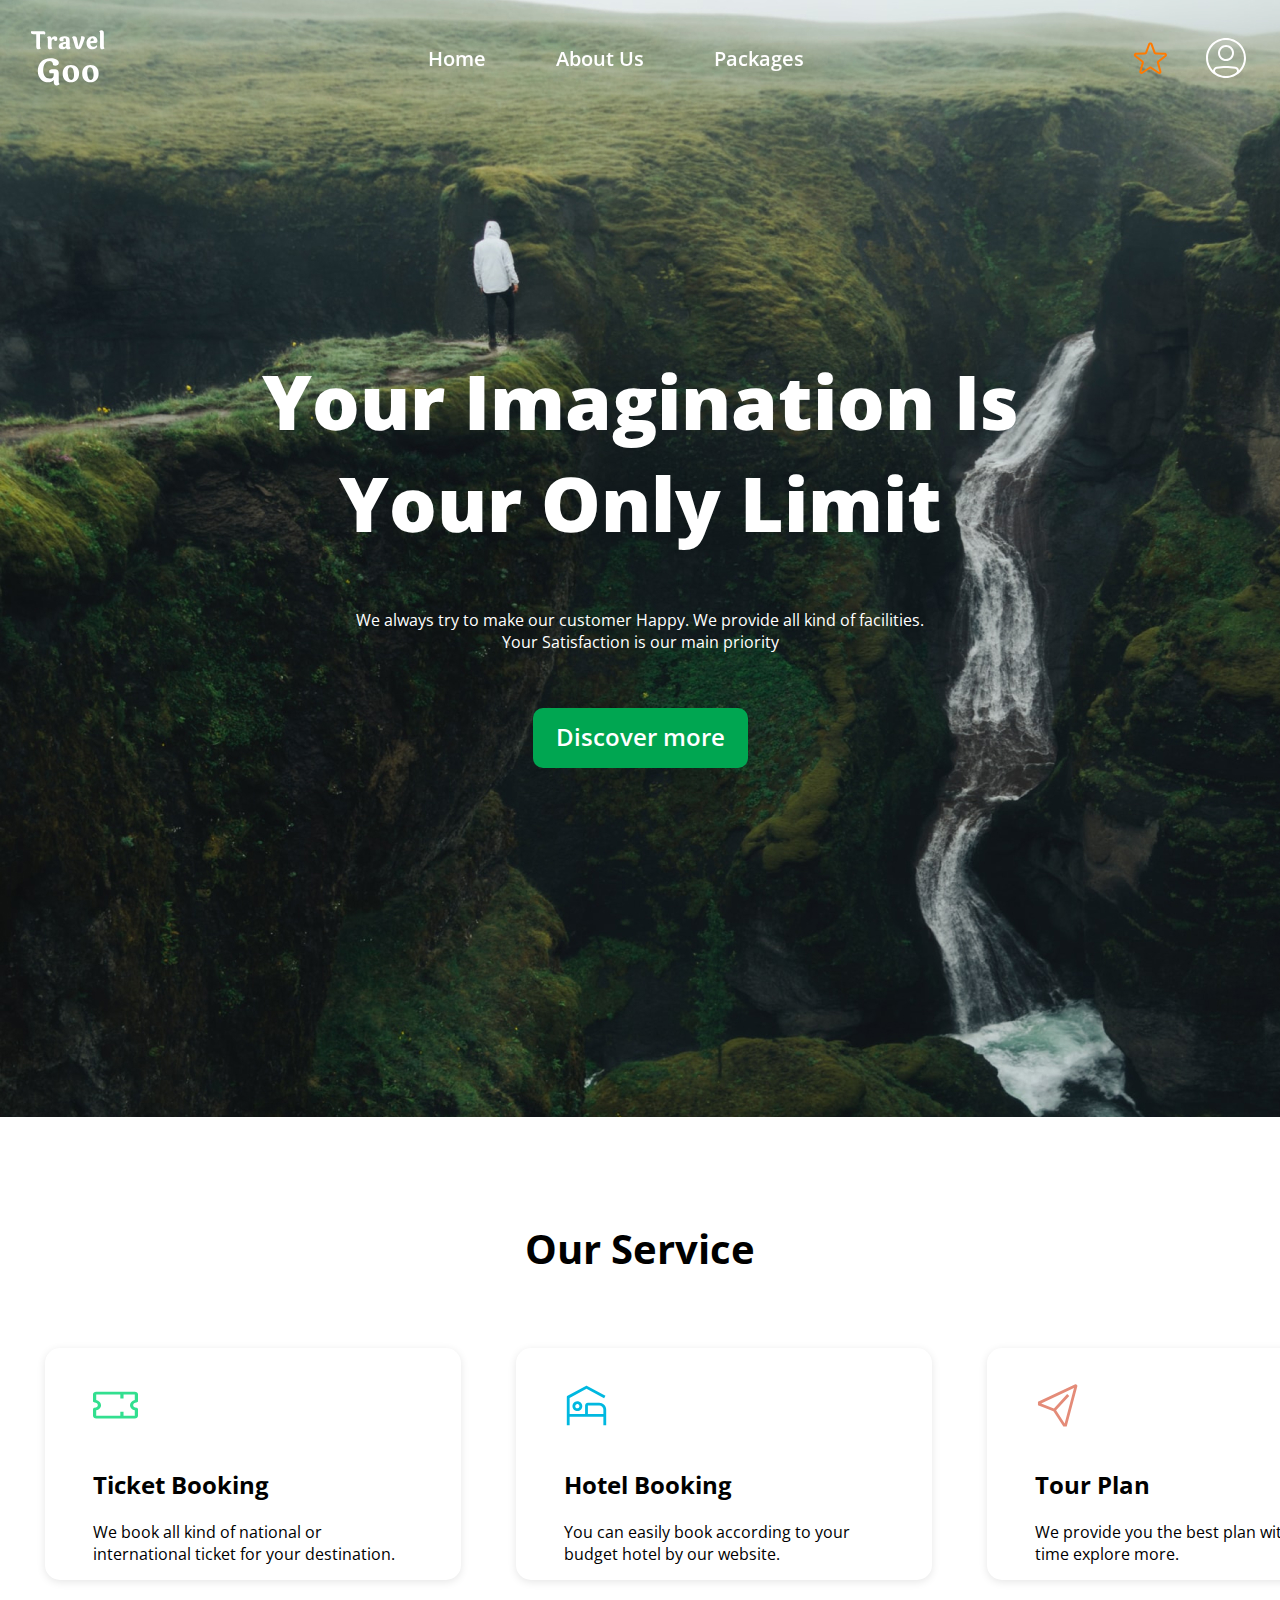
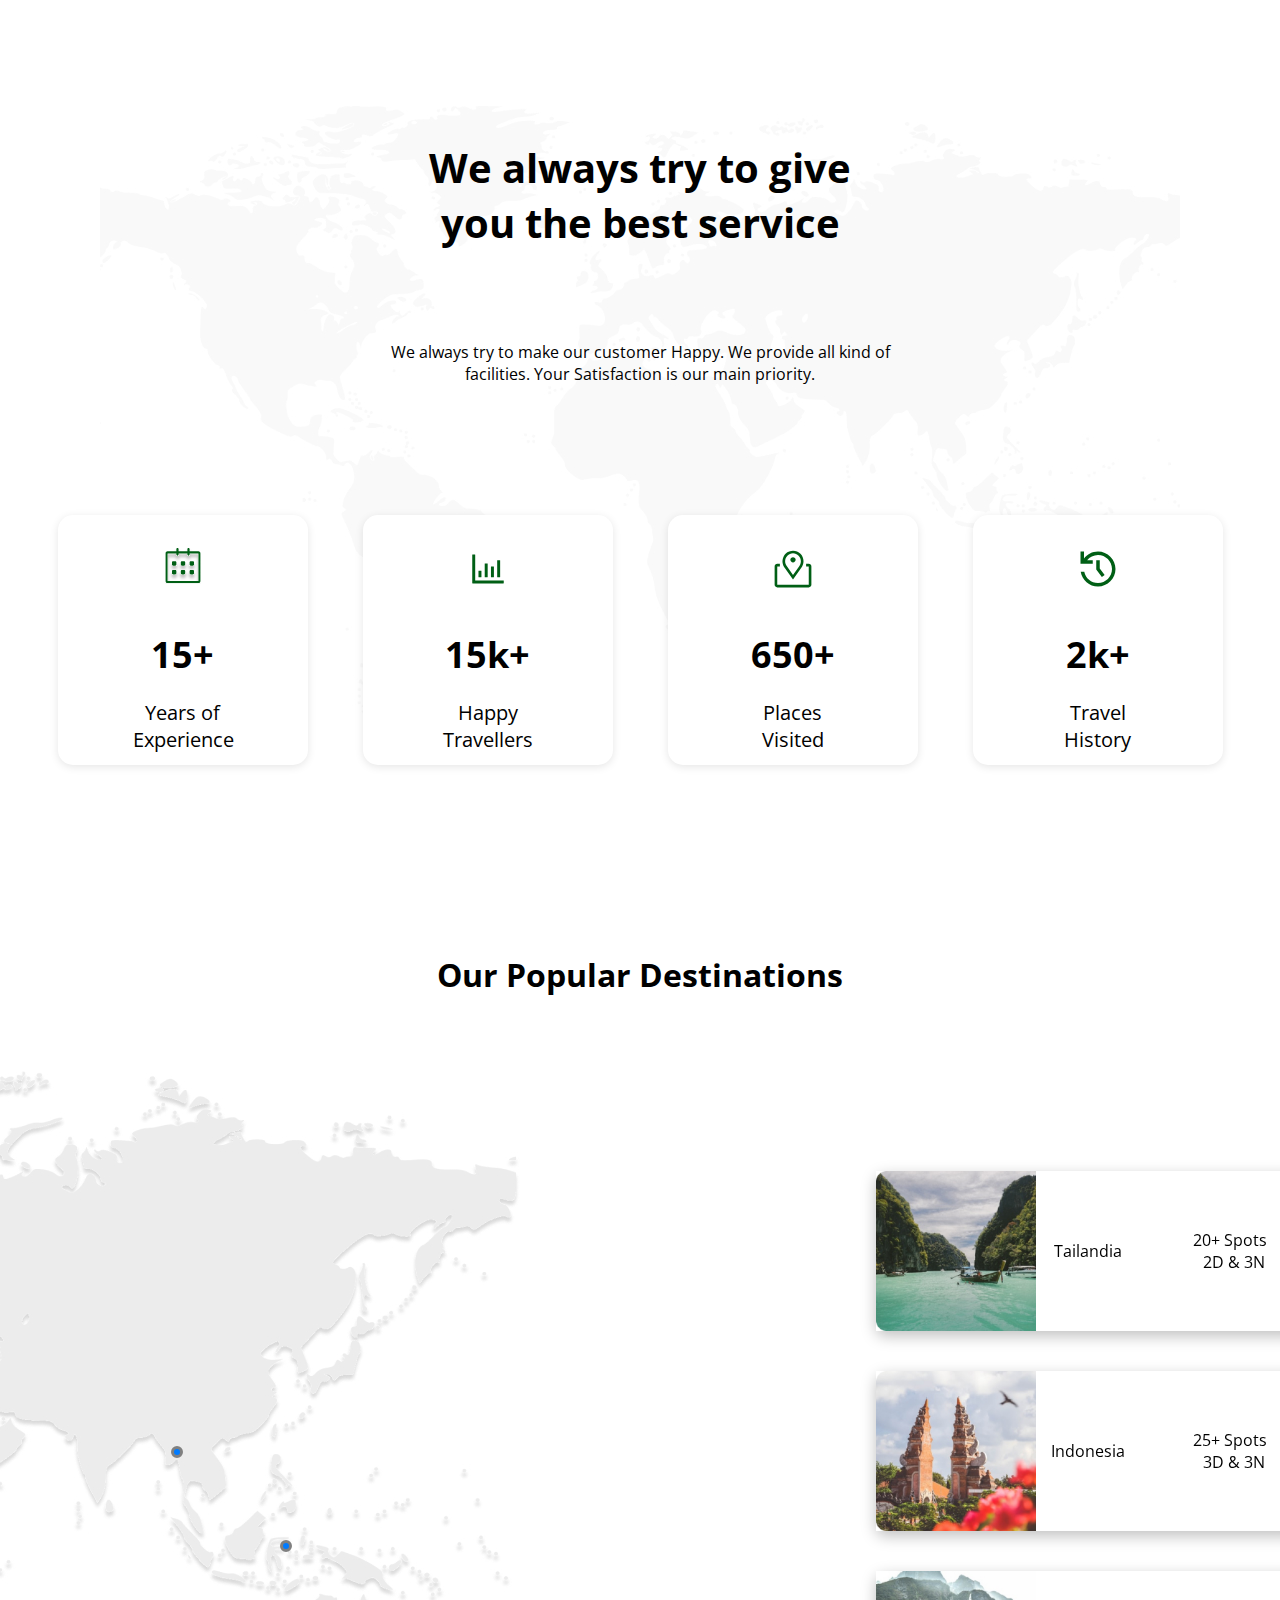
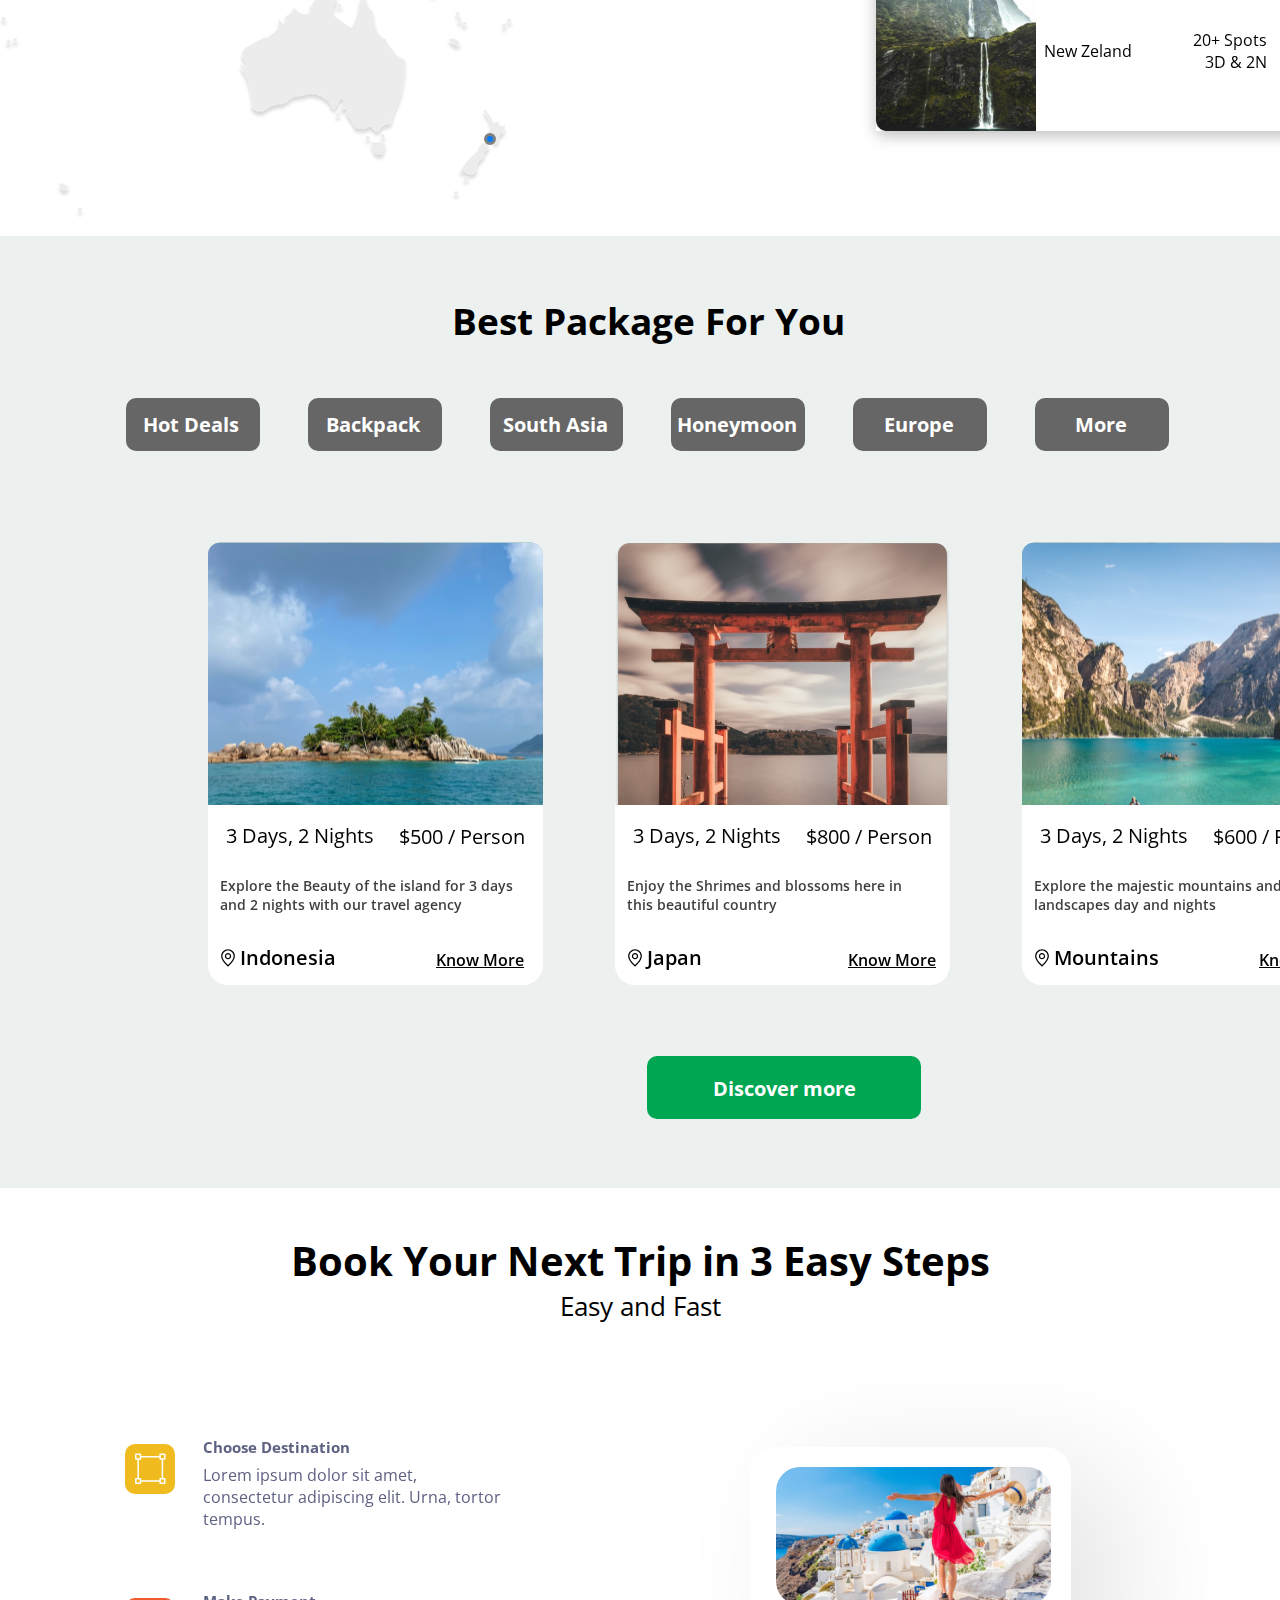
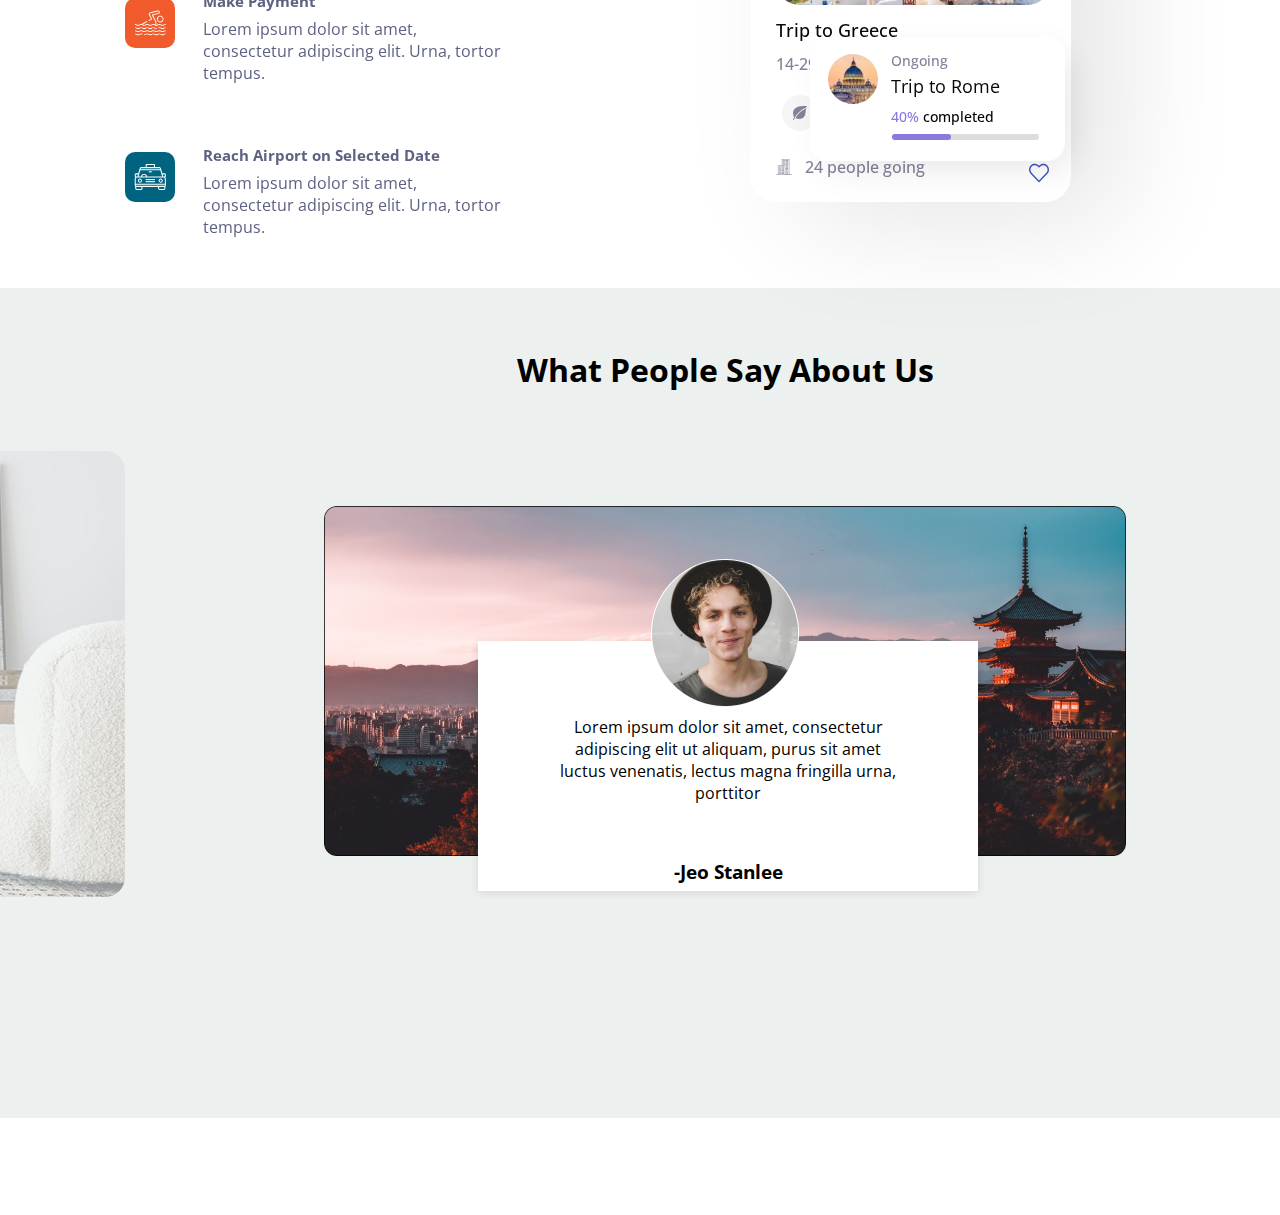
==== commit 9b29455c: "maquetado del people say" ====
--- a/index.html
+++ b/index.html
@@ -246,5 +246,37 @@
             </div>
         </div>
       </div>
+      <div class="capatransparente">
+        <div class="tituloprincipal">
+        <h1>
+        What People Say About Us
+        </h1>
+        </div>
+        <div class="fotoscompletas">
+        <div class="People">
+            <img src="img/fotobestservice1.png" alt="fotobestservice1">
+        </div>
+        <div class="paisaje1">
+            <img src="img/fotopaisaje1.png" alt="fotopaisaje1">
+        </div>
+        <div class="contenedordescripcion">
+            <p>
+                Lorem ipsum dolor sit amet, 
+                consectetur adipiscing elit ut aliquam, 
+                purus sit amet luctus venenatis, 
+                lectus magna fringilla urna, porttitor
+            </p>
+            <h3>
+                -Jeo Stanlee
+            </h3>
+        </div>
+        <div class="fotodeperfil1">
+            <img src="img/fotoperfil.png" alt="fotodeperfil">
+        </div>
+        <div class="parte2">
+            <img src="img/parte2.png" alt="parte">
+        </div>
+        </div>
+        </div>
 </body>
 </html>--- a/css/styles.css
+++ b/css/styles.css
@@ -602,8 +602,8 @@
 
 .progress-card {
 position: absolute;
-  right: 98px;
-  top: 4895px;
+  right: 215px;
+  top: 4837px;
   background: #fff;
   padding: 0px 18px 106px 128px;
   border-radius: 18px;
@@ -664,4 +664,75 @@
 .coracao {
   padding: 0 159px;
   transform: translate(94px, 30px)
-}+}
+
+.capatransparente{
+  top: 0;
+  left: 0;
+  width: 1450px;
+  height: 830px;
+  background-color: #ECF1F0;
+  margin: 97px 0;
+}
+
+.fotoscompletas{
+  display: flex;
+  gap: 505px;
+  width: 0;
+  height: 0;
+}
+
+.tituloprincipal{
+  text-align: center;
+  padding: 60px;
+}
+
+.people {
+  width: 100px;
+  height: 100px;
+}
+
+.paisaje1{
+  justify-content: center;
+  display: flex;
+  width: 190px;
+  height: 350px;
+  transform: translate(-0%, 55px);
+}
+
+
+.contenedordescripcion{
+  background-color: white;
+  text-align: center;
+  align-content: center;
+  position: absolute;
+  padding: 20px;
+  margin: 120px 0 0 108px;
+  height: 250px;
+  width: 500px;
+  left: 370px;
+  box-shadow: 0 2px 8px rgba(0, 0, 0, 0.1);
+  transform: translate(-0%, 70px);
+}
+
+.fotodeperfil1{
+  justify-content: center;
+  display: flex;
+  align-content: center;
+  position: absolute;
+  width: 1450px;
+  transform: translate(-0%, 73%);
+  border: 100%;
+  border-radius: 50%;
+}
+
+.contenedordescripcion p{
+  text-align: center;
+  width: 350px;
+  margin: 55px;
+}ß
+
+.parte2{
+  width: 100px;
+  height: 100px;
+}
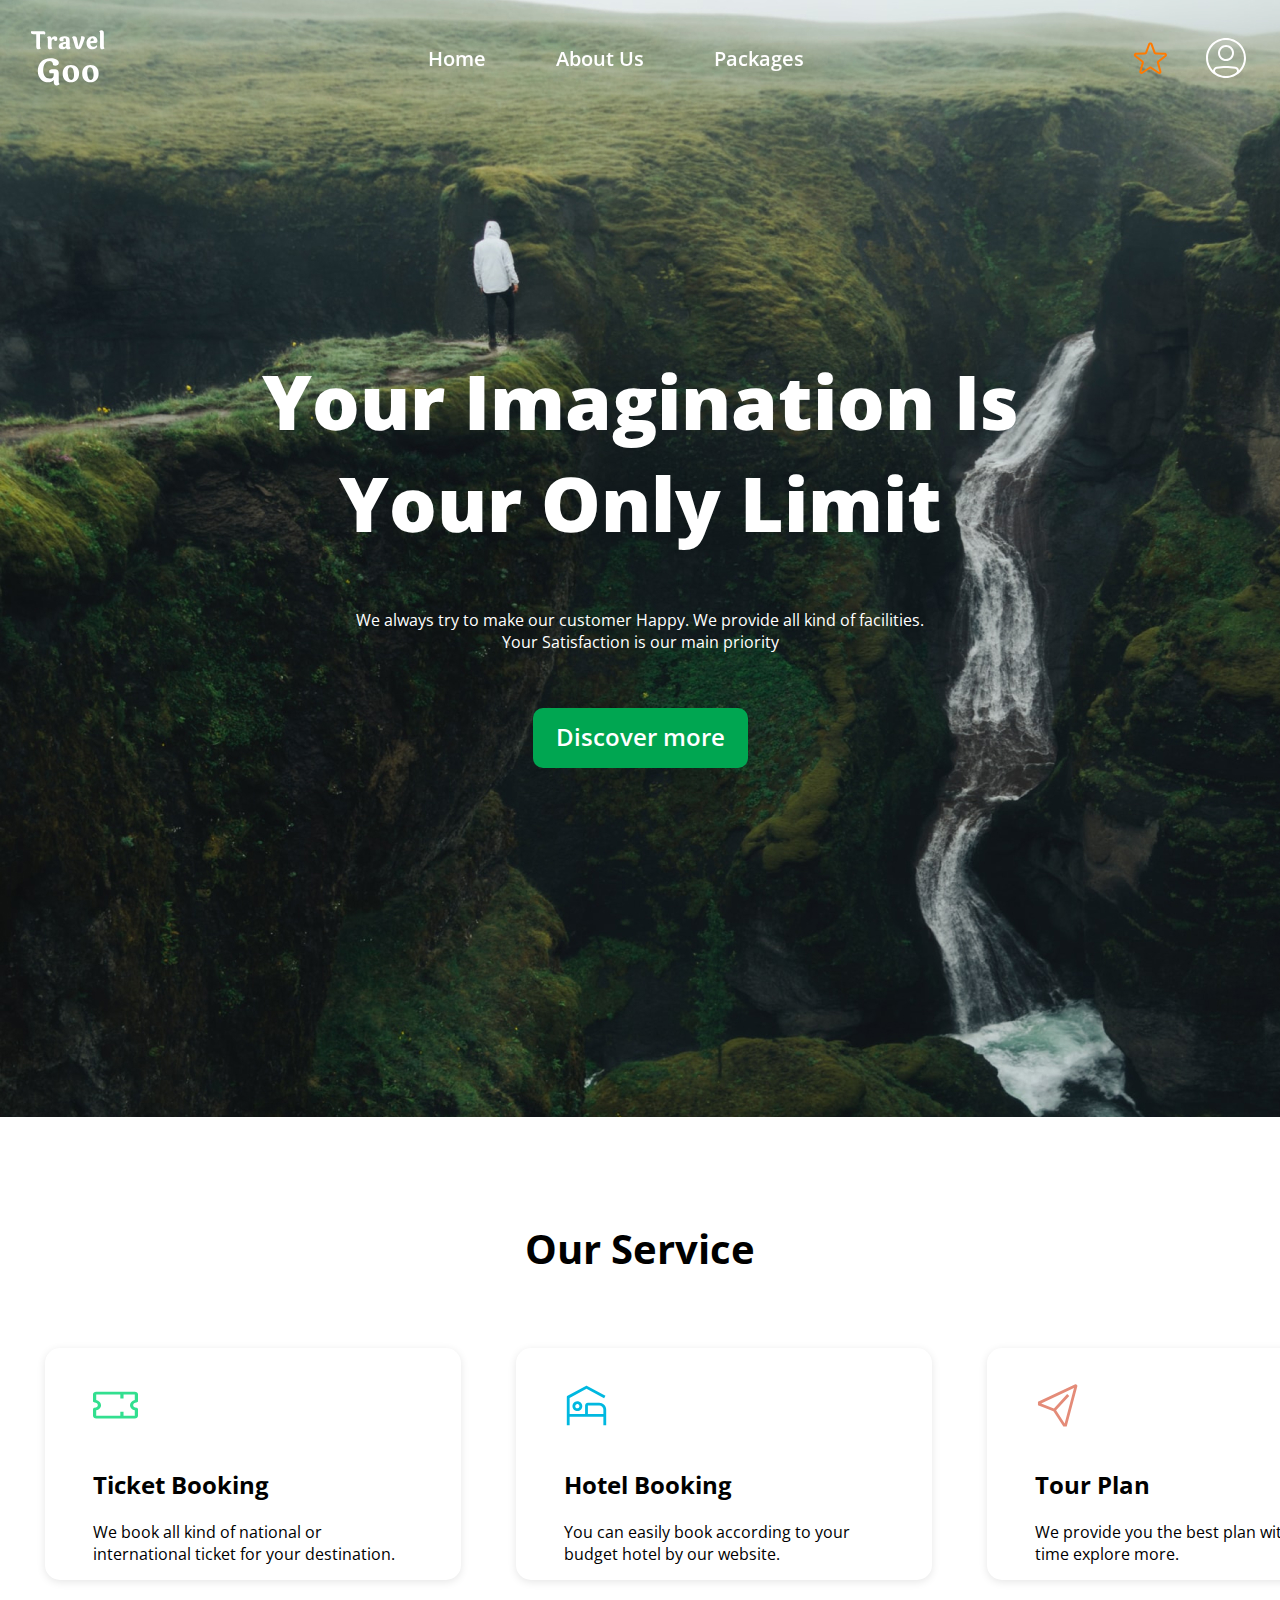
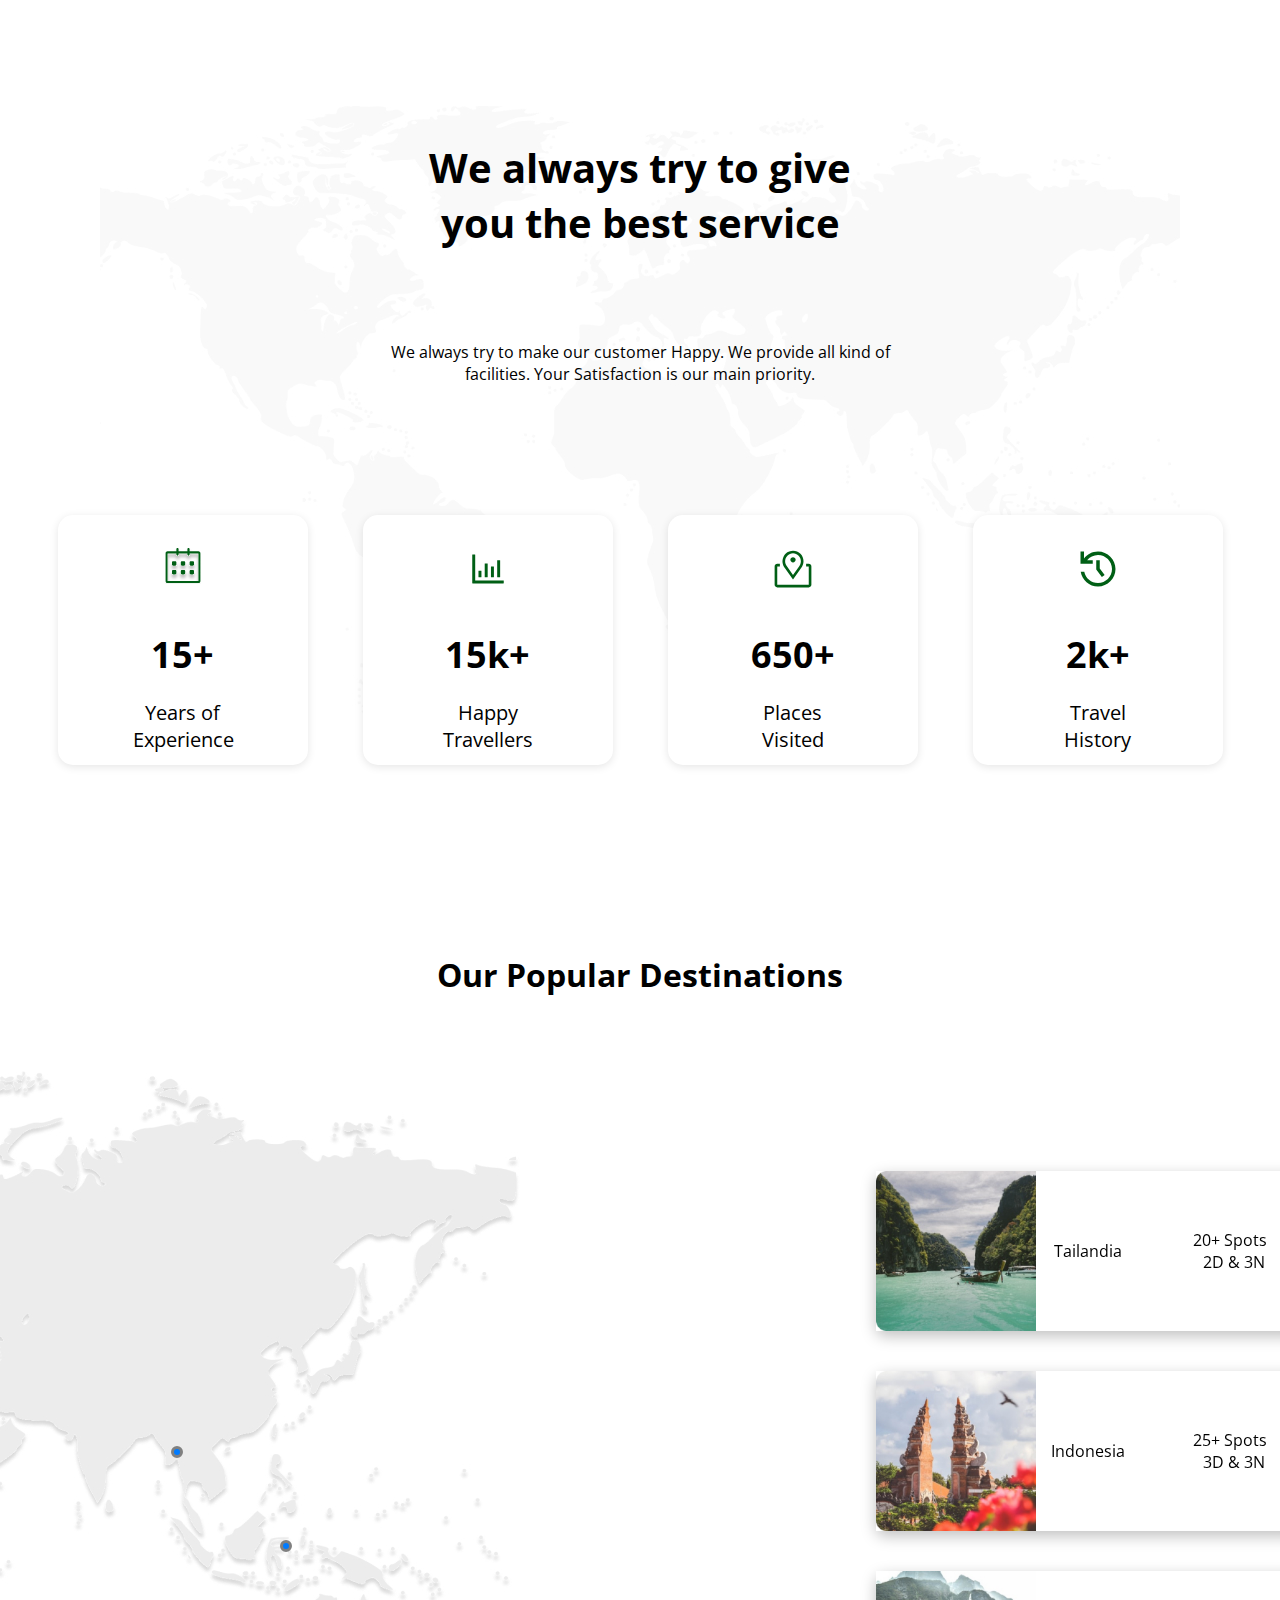
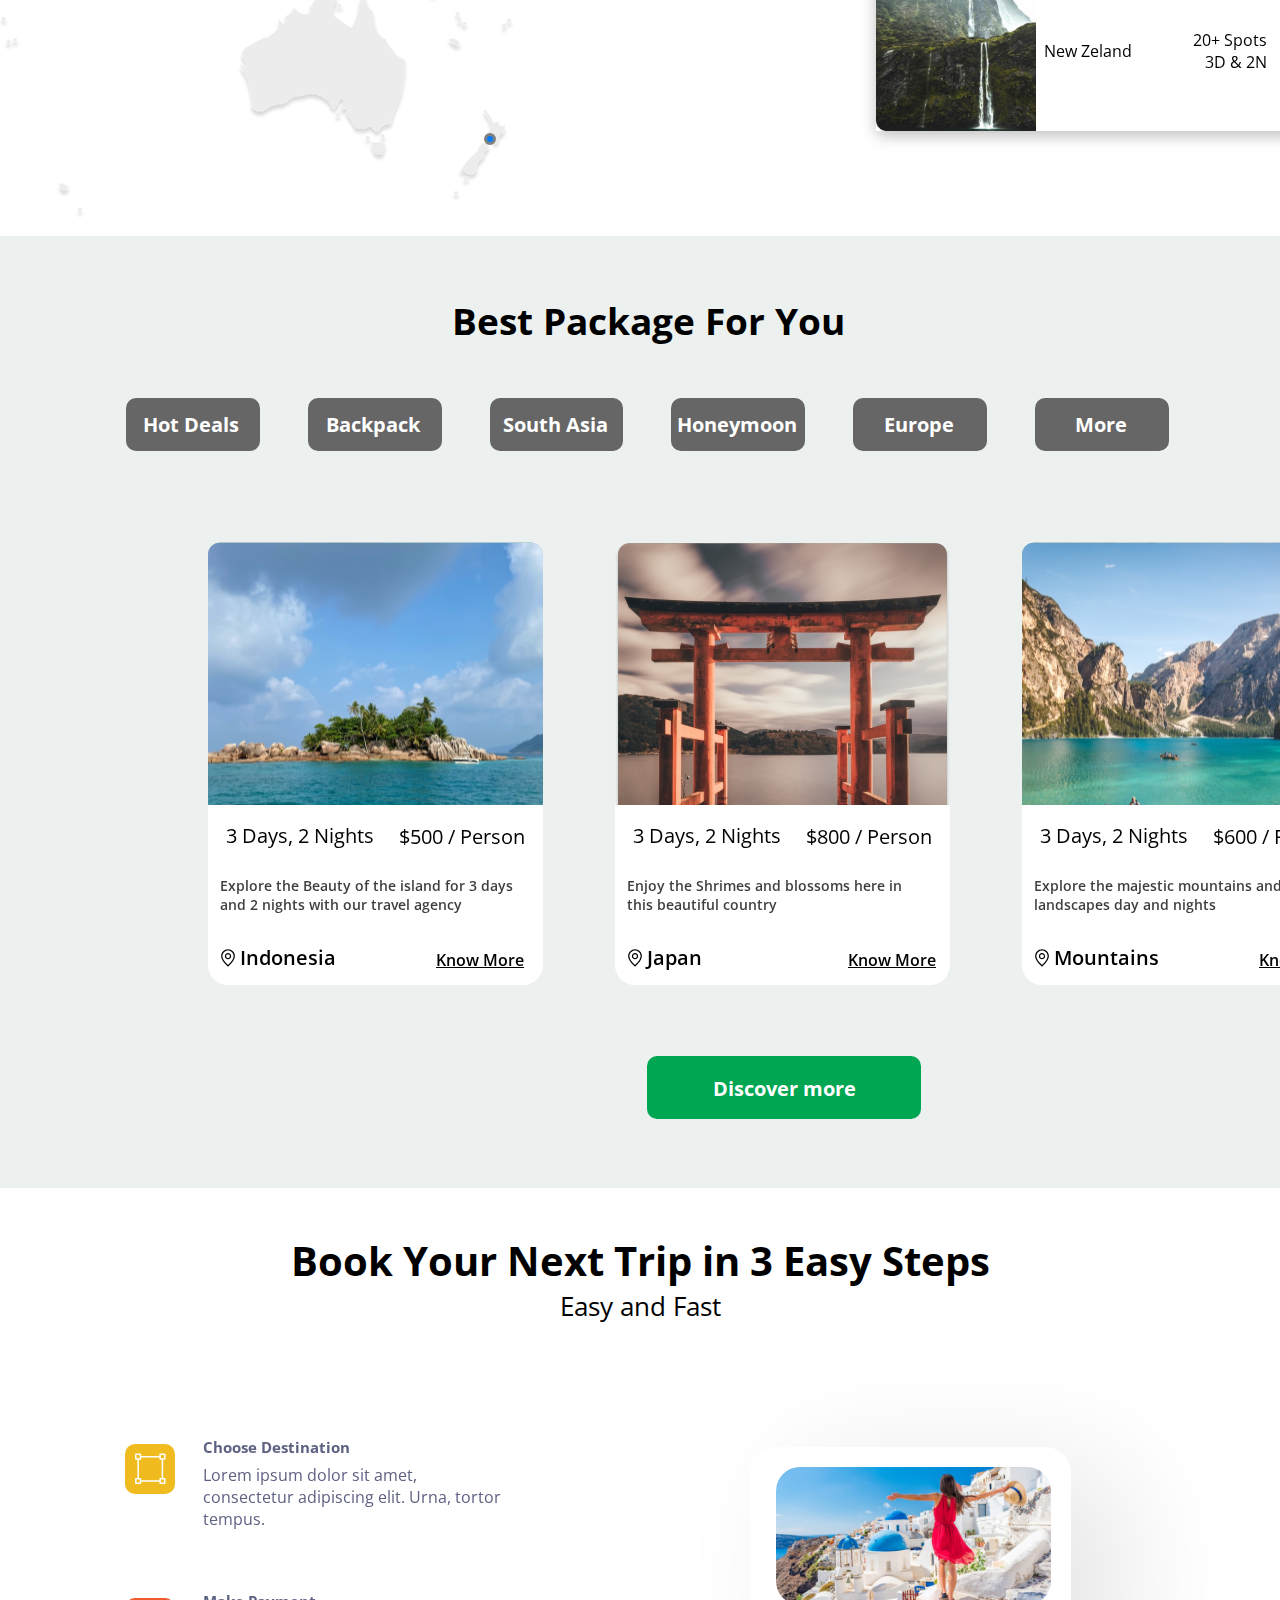
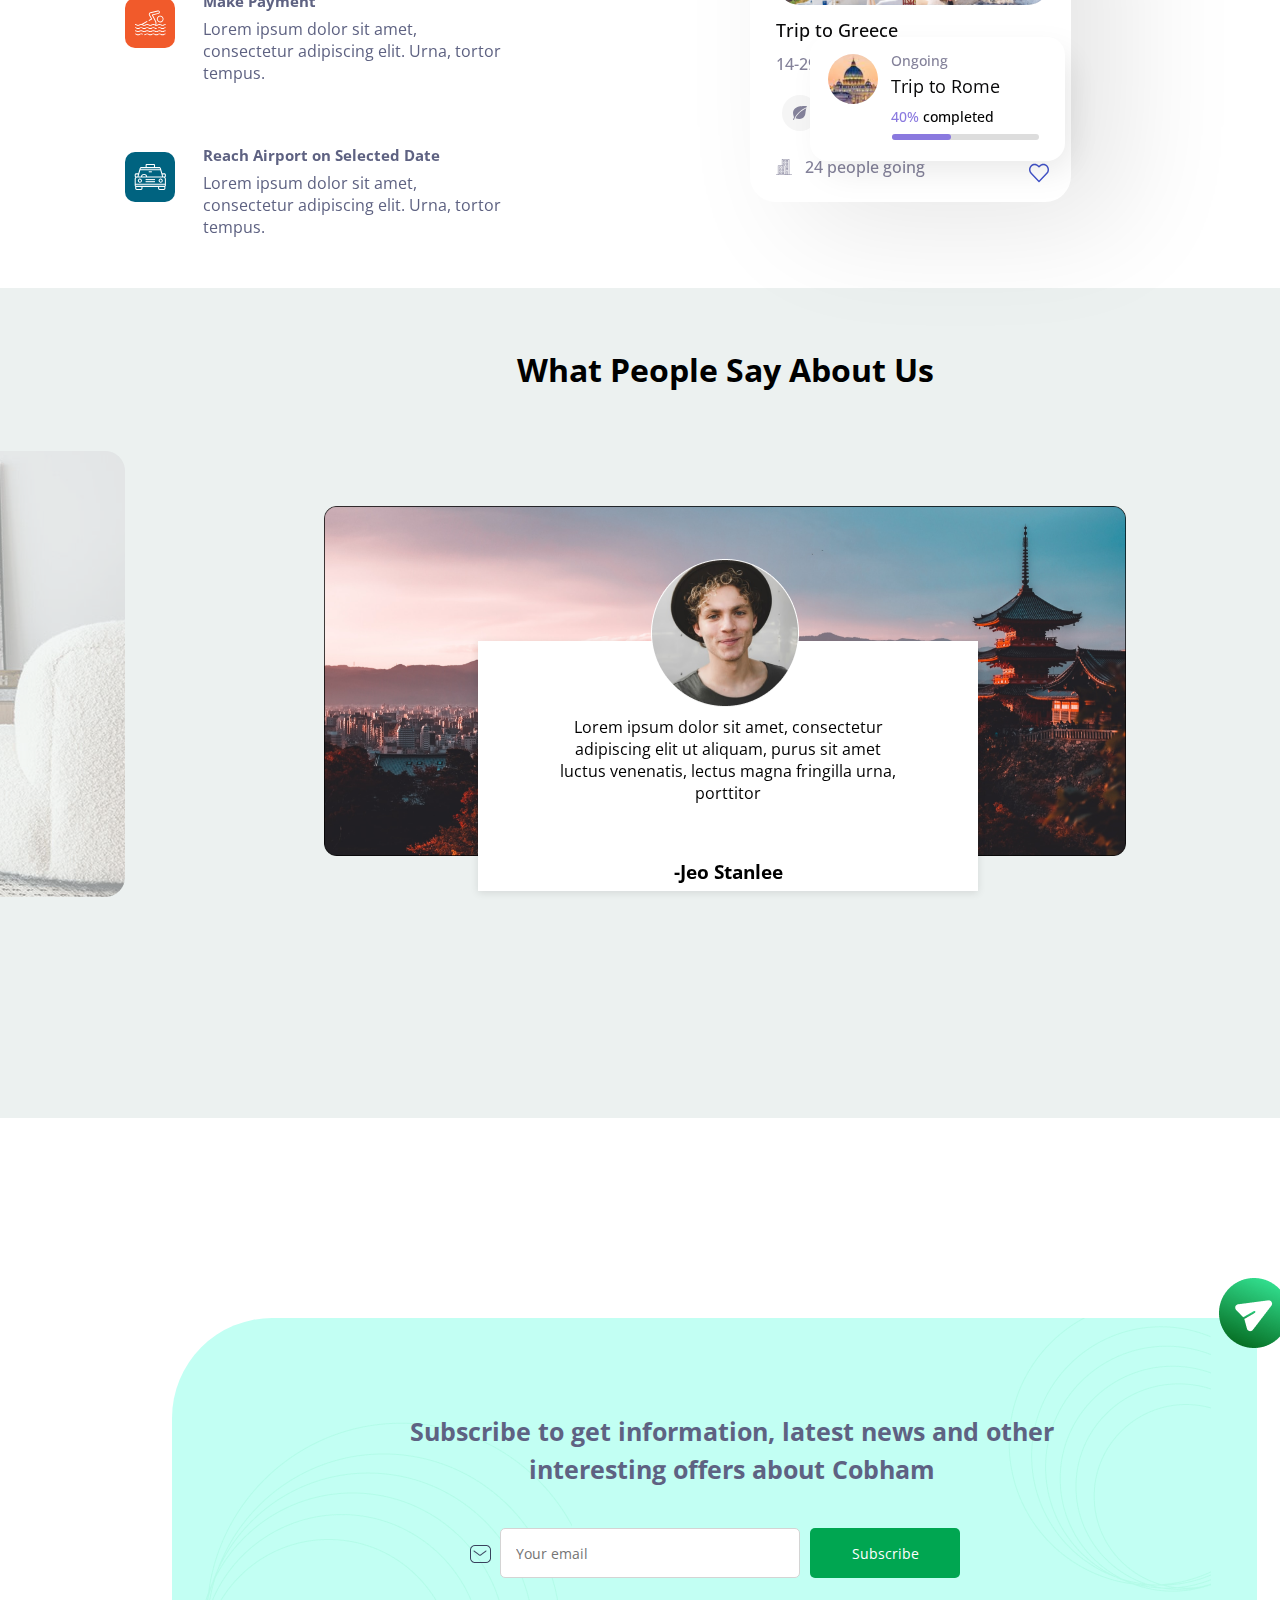
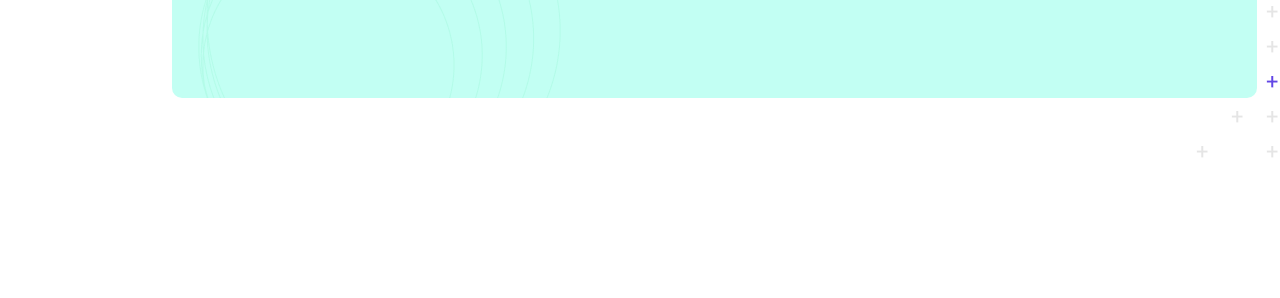
==== commit 068672eb: "maquetado del suscribe" ====
--- a/index.html
+++ b/index.html
@@ -278,5 +278,27 @@
         </div>
         </div>
         </div>
+        <div class="subscription-container">
+          <div class="icono03">
+              <img src="img/iconoesquina.png" alt="icono1">
+          </div>
+          <div class="rayasesquina">
+              <img src="img/rayas.png" alt="rayas1">
+          </div>
+          <div class="rayasesquina2">
+              <img src="img/rayas2.png" alt="">
+          </div>
+          <div class="cruces1">
+              <img src="img/cruces.png" alt="crucesesquina">
+          </div>
+          <h2>Subscribe to get information, latest news and other interesting offers about Cobham</h2>
+          <form class="subscription-form">
+             <div class="mensaje">
+              <img src="img/iconomensaje.png" alt="mensaje1">
+          </div>
+            <input type="email" placeholder="Your email" required />
+            <button type="submit">Subscribe</button>
+          </form>
+        </div>
 </body>
 </html>--- a/css/styles.css
+++ b/css/styles.css
@@ -736,3 +736,87 @@
   width: 100px;
   height: 100px;
 }
+
+.mensaje{
+  transform: translate(1px, 133px);
+}
+
+.cruces1{
+  position: absolute;
+  transform: translate(1014px, 270px);
+}
+
+.icono03{
+  transform: translate(1037px, -50px);
+  position: absolute;
+}
+
+.rayasesquina{
+  position: absolute;
+  transform: translate(-90px, 9px);
+}
+
+.rayasesquina2{
+  position: absolute;
+  transform: translate(765px, -10px);
+}
+
+.subscription-container {
+  background-color: #c2fff3;
+  border-radius: 10px;
+  text-align: center;
+  width: 1085px;
+  height: 380px;
+  margin: 200px;
+  padding: 10px;
+border-top-left-radius: 100px;
+transform: translate(-28px, 0px);
+}
+
+.subscription-container h2 {
+  color: #5E6282;
+  font-size: 25px;
+  margin-bottom: 20px;
+  line-height: 1.5;
+  transform: translate(200px, 85px);
+  width: 700px;
+  height: 50px;
+}
+
+.subscription-form {
+  display: flex;
+  justify-content: center;
+  align-items: center;
+  gap: 10px;
+}
+
+.subscription-form input {
+  padding: 10px 15px;
+  border: 1px solid #d4d4d4;
+  border-radius: 5px;
+  flex: 1;
+  max-width: 300px;
+  font-size: 14px;
+  outline: none;
+  width: 421px;
+  height: 50px;
+  transform: translate(-0%, 130px);
+}
+
+.subscription-form button {
+  padding: 10px 20px;
+  background-color: #00A651;
+  color: white;
+  border: none;
+  border-radius: 5px;
+  cursor: pointer;
+  font-size: 14px;
+  transition: background-color 0.3s ease;
+  width: 150px;
+  height: 50px;
+  transform: translate(-0%, 130px);
+}
+
+.subscription-form button:hover {
+  background-color: #45a047;
+}
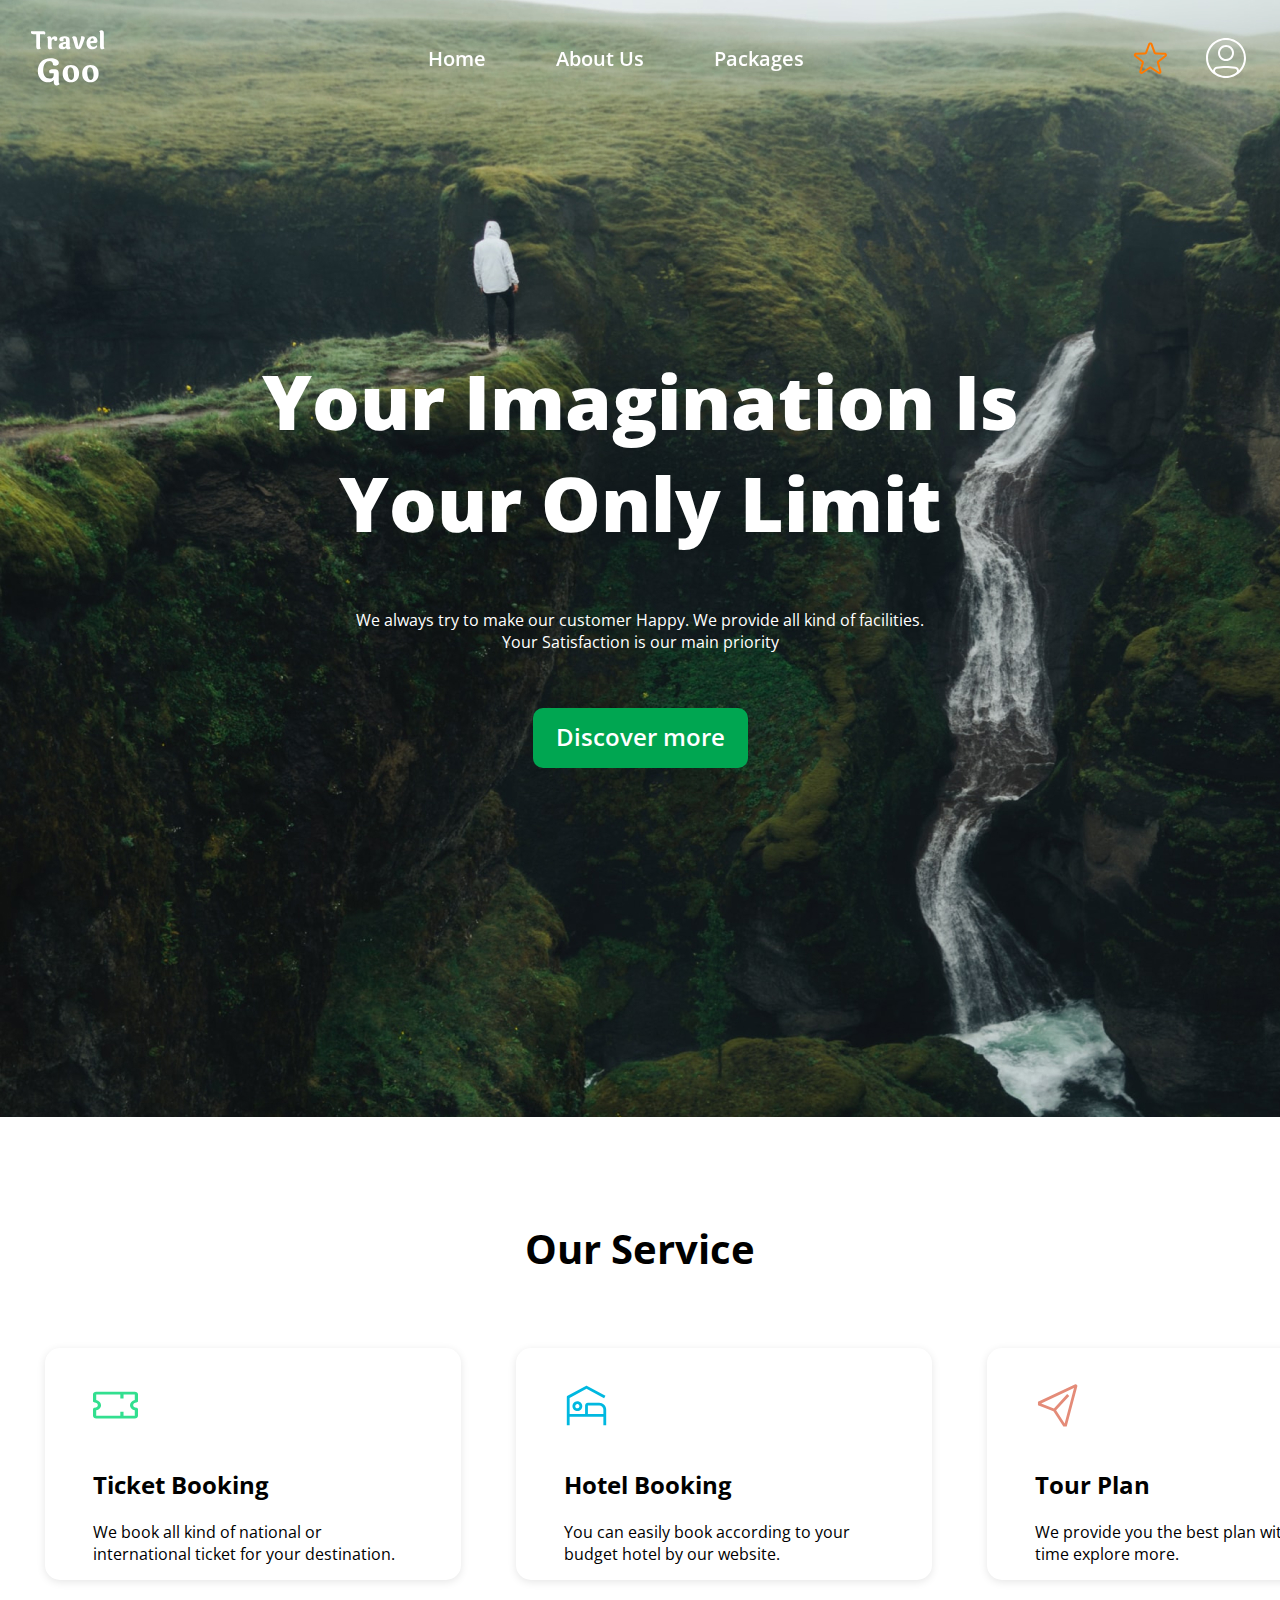
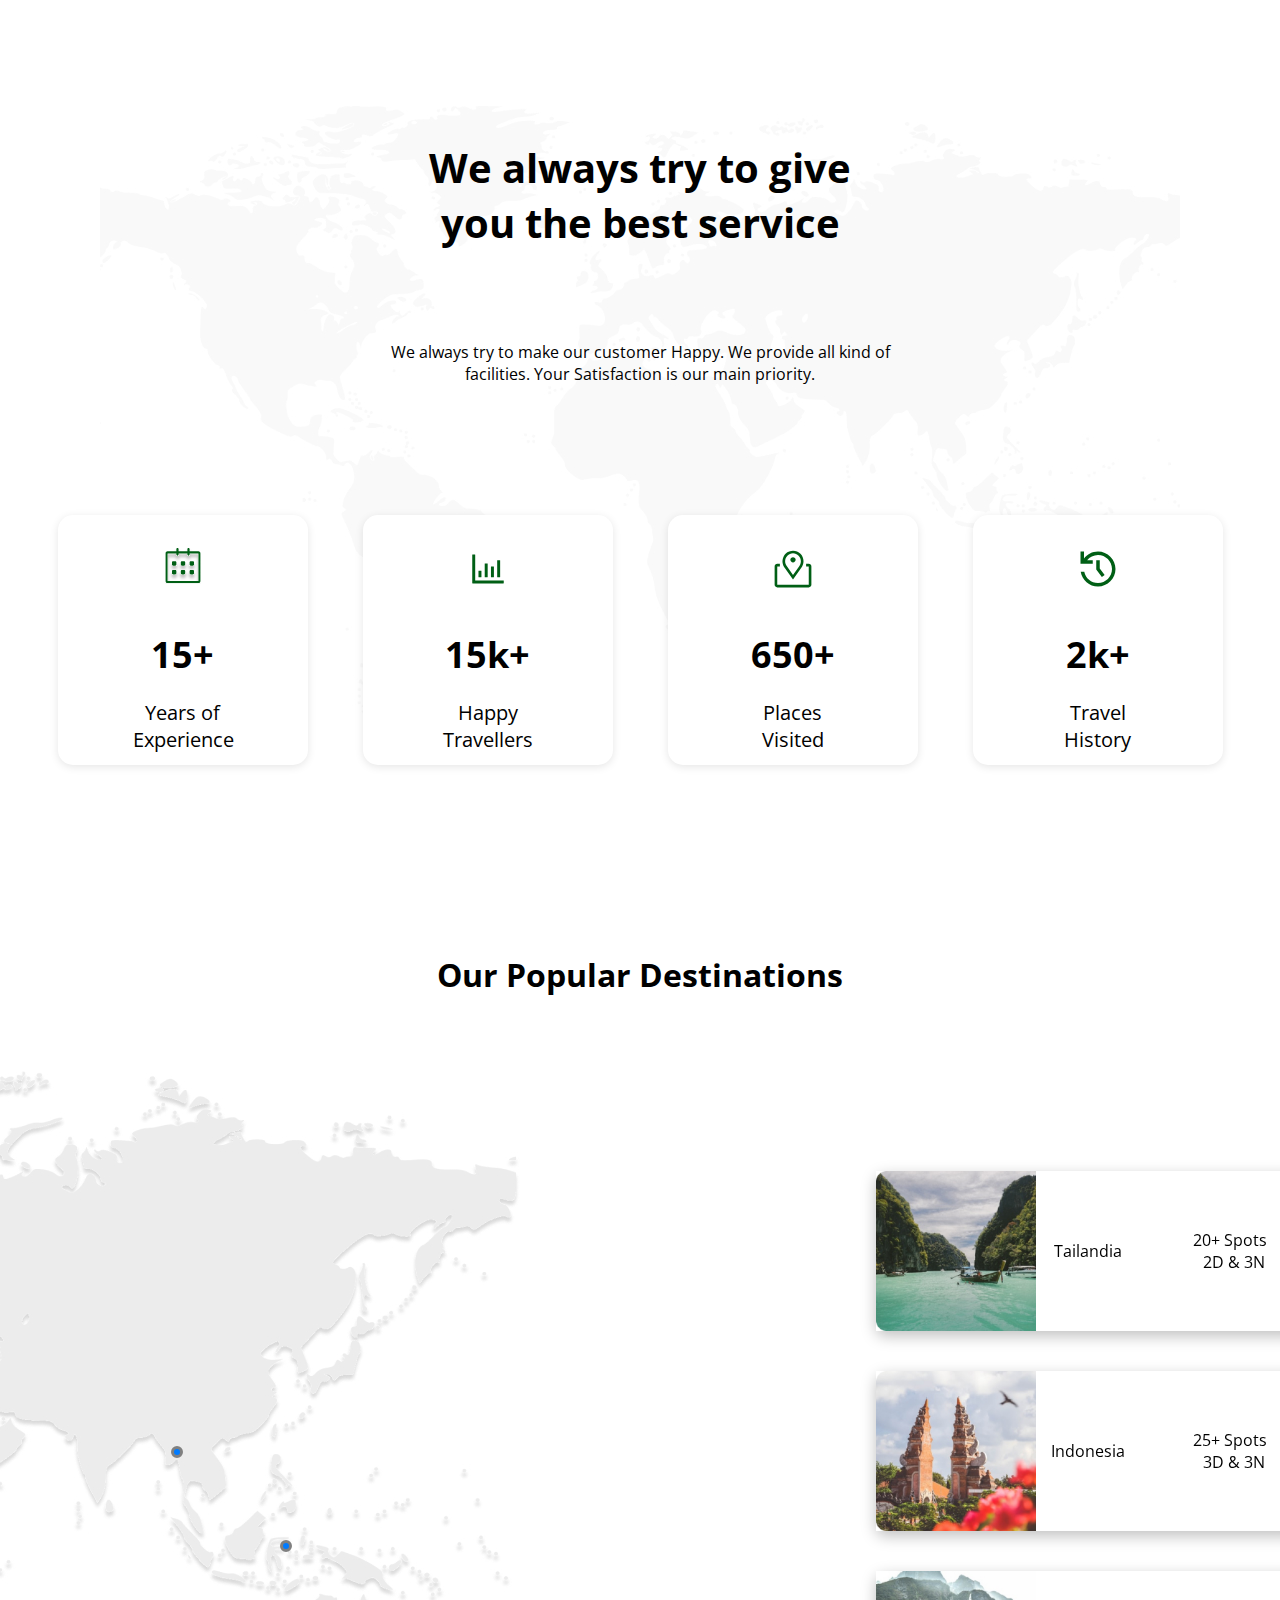
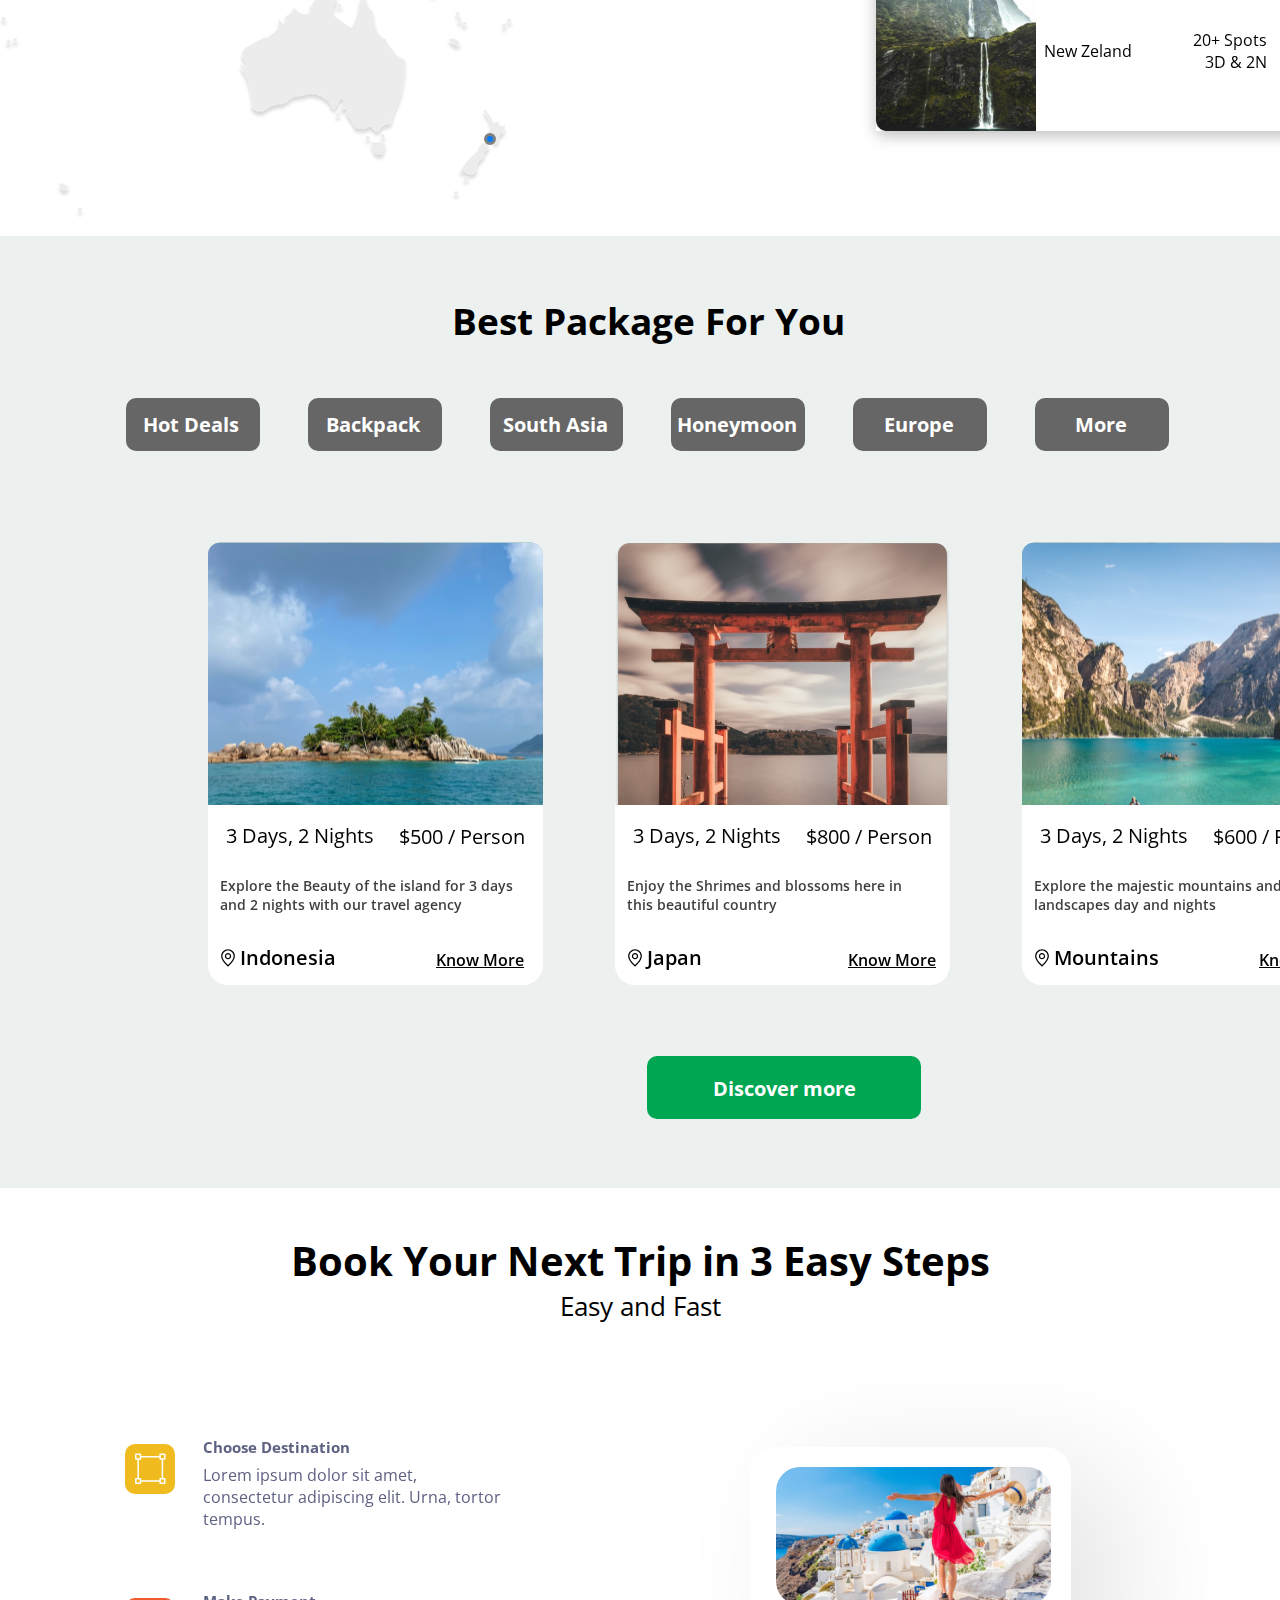
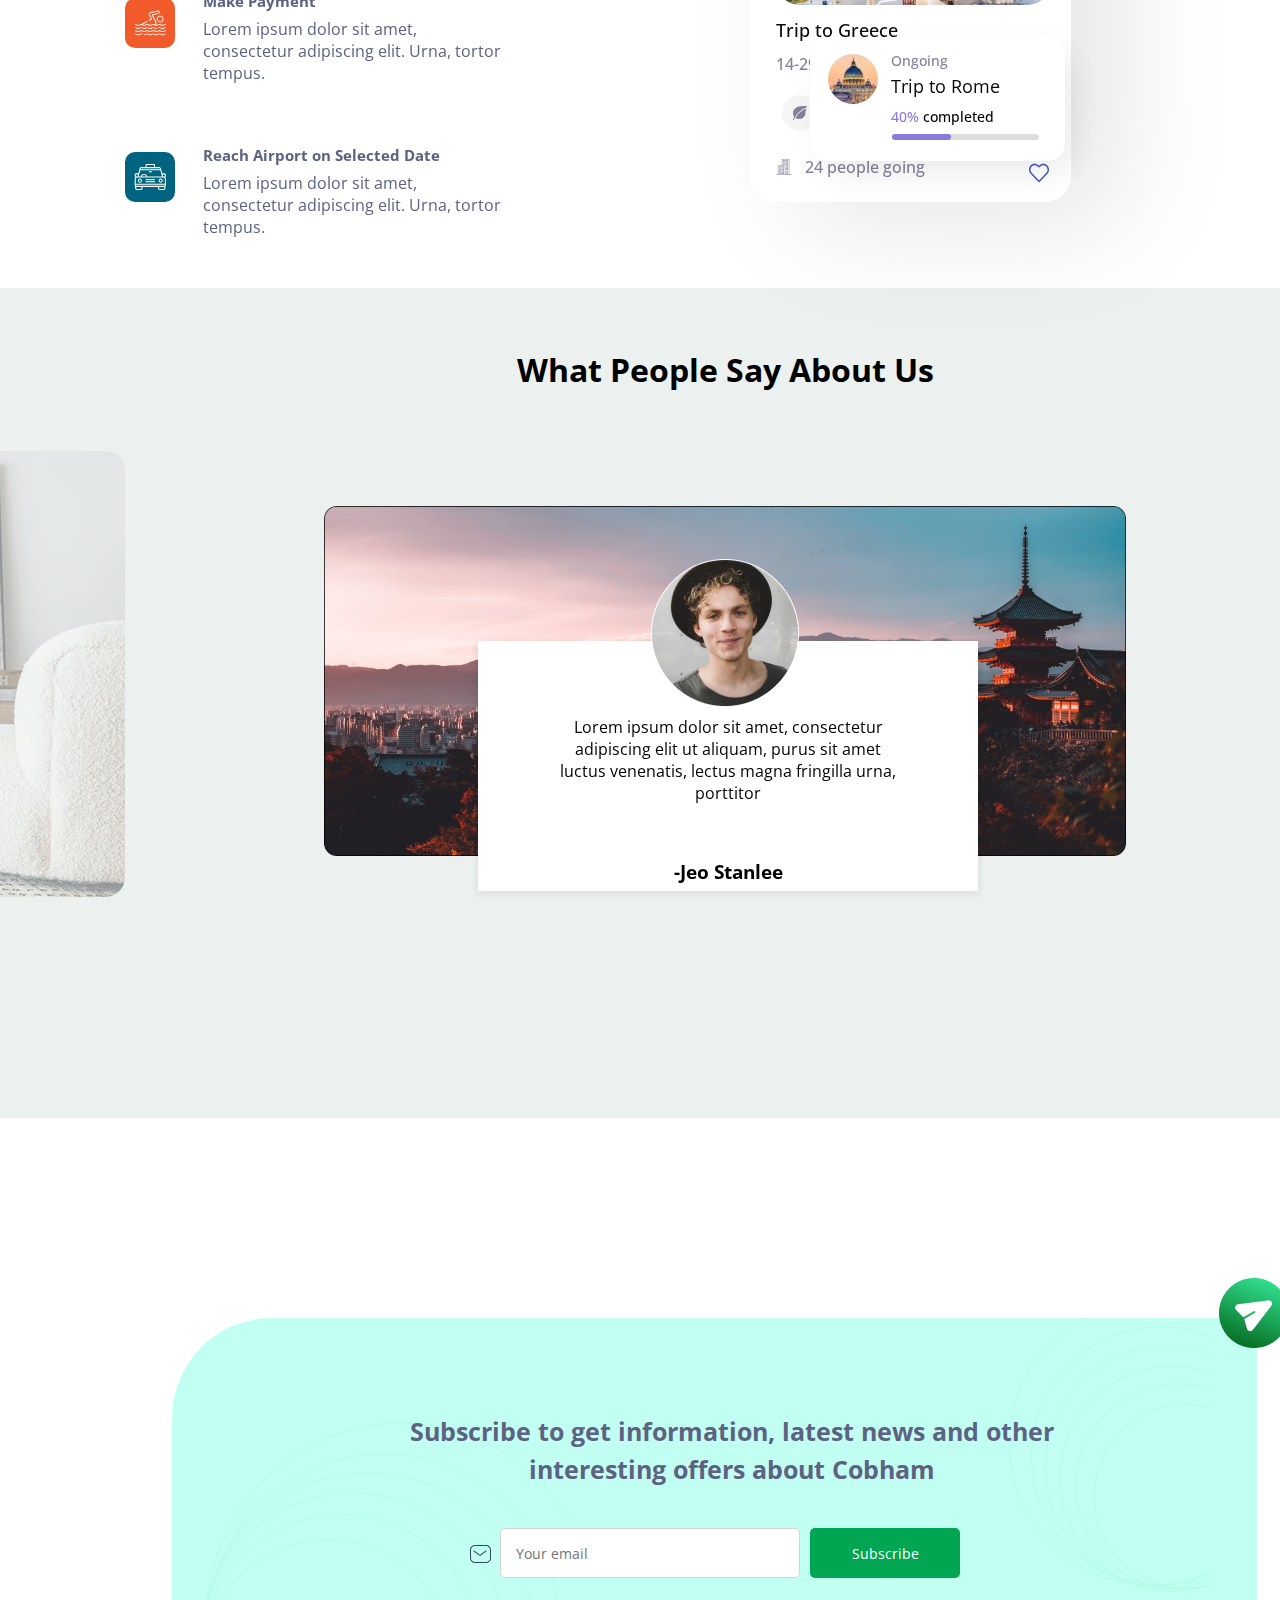
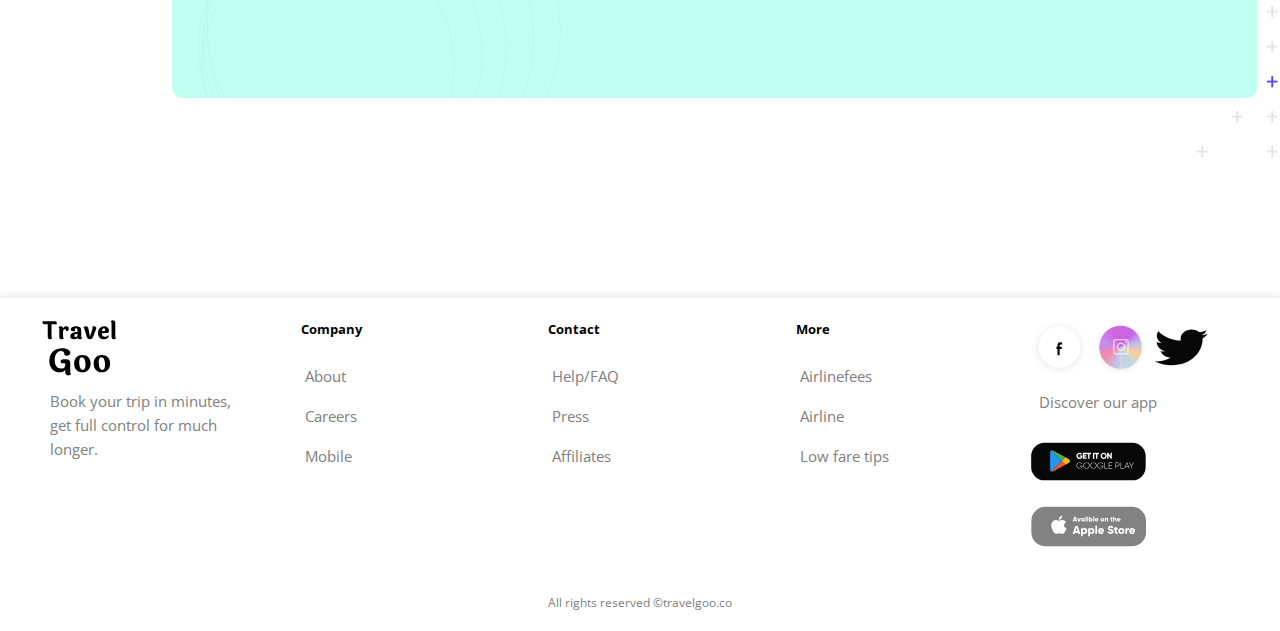
==== commit 721db540: "maquetado del footer" ====
--- a/index.html
+++ b/index.html
@@ -300,5 +300,43 @@
             <button type="submit">Subscribe</button>
           </form>
         </div>
+        <footer class="footer">
+          <div class="columna-footer">
+              <img src="img/travelicono.svg" alt="logo">
+              <p>Book your trip in minutes, get full control for much longer.</p>
+          </div>
+          <div class="columna-footer">
+              <h3>Company</h3>
+              <p><a href="#">About</a></p>
+              <p><a href="#">Careers</a></p>
+              <p><a href="#">Mobile</a></p>
+          </div>
+          <div class="columna-footer">
+              <h3>Contact</h3>
+              <p><a href="#">Help/FAQ</a></p>
+              <p><a href="#">Press</a></p>
+              <p><a href="#">Affiliates</a></p>
+          </div>
+          <div class="columna-footer">
+              <h3>More</h3>
+              <p><a href="#">Airlinefees</a></p>
+              <p><a href="#">Airline</a></p>
+              <p><a href="#">Low fare tips</a></p>
+          </div>
+          <div class="columna-footer">
+              <div class="iconos-sociales">
+                  <img src="img/facebbok.svg" alt="facebook">
+                  <img src="img/Social111.png" alt="instagram">
+                  <img src="img/twiterr.svg" alt="twitter">
+              </div>
+              <p>Discover our app</p>
+              <div class="botones-apps">
+                  <img src="img/GooglePlay.svg" alt="playstore">
+                  <img src="img/APPSTORE.svg" alt="appstore">
+          </div>
+      </footer>
+      <div class="final">
+          <p>All rights reserved ©travelgoo.co</p>
+      </div>
 </body>
 </html>--- a/css/styles.css
+++ b/css/styles.css
@@ -820,3 +820,69 @@
 .subscription-form button:hover {
   background-color: #45a047;
 }
+
+.footer {
+  background-color: white;
+  padding: 22px;
+  display: flex;
+  box-shadow: 0px -2px 8px rgba(0, 0, 0, 0.1);
+}
+
+.columna-footer {
+  flex: 1;
+  padding: 0 20px;
+}
+
+.footer h3 {
+  font-size: 13px;
+  font-weight: bold;
+  margin: 0 0 18px 12px;
+}
+
+.footer p {
+  color:gray;
+  text-decoration: none;
+  font-size: 15px;
+  line-height: 1.6;
+  padding: 8px;
+}
+
+.footer a {
+  color:gray;
+  text-decoration: none;
+  font-size: 15px;
+  line-height: 1.6;
+  padding: 8px;
+  transition: all 0.5s ease;
+}
+
+.footer a:hover {
+  color:black;
+}
+
+.footer .social-icons {
+  display: flex;
+  gap: 10px;
+  margin-top: 20px;
+}
+
+.footer .iconos-sociales img {
+  width: 57px;
+  height: 57px;
+  cursor: pointer;
+  
+}
+
+.botones-apps img {
+  width: 115px;
+  margin-top: 20px;
+  
+}
+
+.final {
+  text-align: center;
+  padding: 20px;
+  font-size: 12px;
+  color:grey;
+  background-color:white;
+}